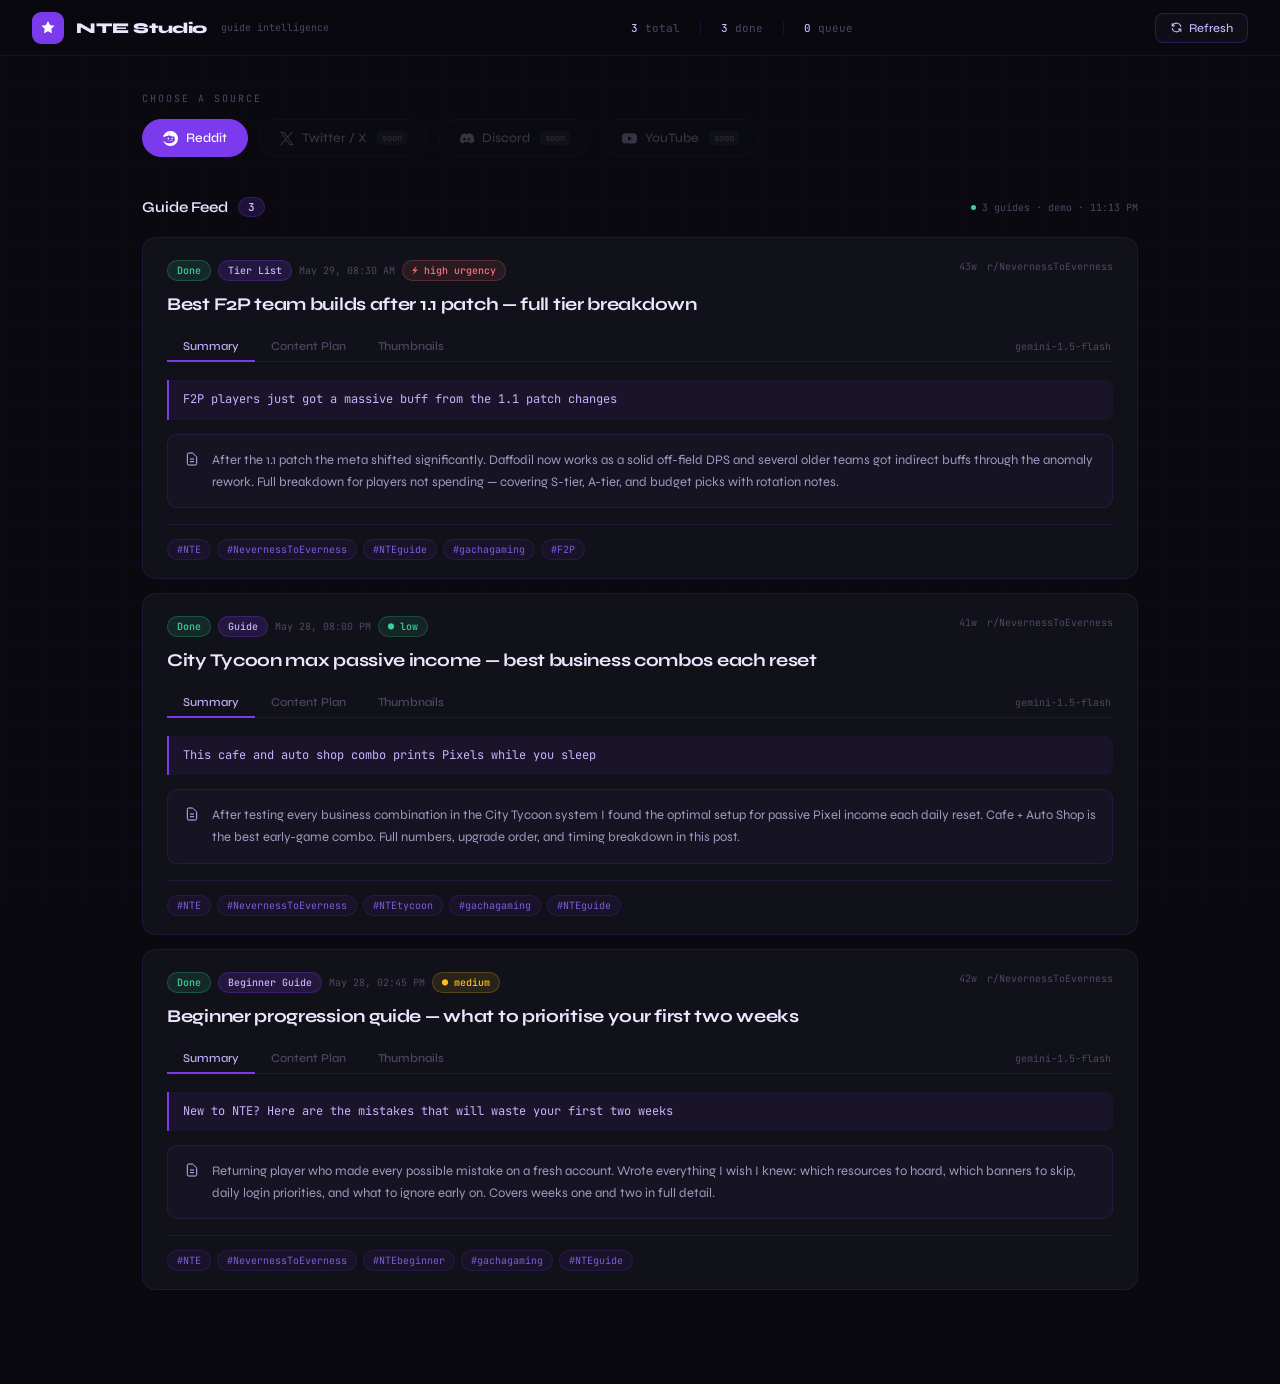
==== public/index.html @ c4343ff9 "Add public directory for Netlify" ====
<!DOCTYPE html>
<html lang="en">
<head>
  <meta charset="UTF-8" />
  <meta name="viewport" content="width=device-width, initial-scale=1.0" />
  <title>NTE Studio — Guide Intelligence</title>
  <link rel="preconnect" href="https://fonts.googleapis.com" />
  <link rel="preconnect" href="https://fonts.gstatic.com" crossorigin />
  <link href="https://fonts.googleapis.com/css2?family=Syne:wght@400;500;600;700;800&family=JetBrains+Mono:wght@400;500&display=swap" rel="stylesheet" />
  <style>
    *, *::before, *::after { box-sizing: border-box; margin: 0; padding: 0; }
    :root {
      --bg: #09090f; --bg-card: #111119; --bg-input: #0e0e17; --bg-hover: #161620;
      --purple: #7c3aed; --purple-dim: rgba(124,58,237,0.18); --purple-glow: rgba(124,58,237,0.08);
      --border: rgba(124,58,237,0.16); --border-mid: rgba(124,58,237,0.28);
      --text-primary: #eae6ff; --text-secondary: #8b84aa; --text-muted: #4d4866;
      --mono: 'JetBrains Mono', monospace; --sans: 'Syne', sans-serif;
      --green: #34d399; --yellow: #fbbf24; --red: #f87171;
    }
    html { scroll-behavior: smooth; }
    body { font-family: var(--sans); background: var(--bg); color: var(--text-primary); min-height: 100vh; overflow-x: hidden; }
    body::before {
      content: ''; position: fixed; inset: 0; pointer-events: none; z-index: 0;
      background-image: linear-gradient(rgba(124,58,237,0.03) 1px, transparent 1px), linear-gradient(90deg, rgba(124,58,237,0.03) 1px, transparent 1px);
      background-size: 40px 40px;
    }
    nav {
      position: sticky; top: 0; z-index: 100;
      display: flex; align-items: center; justify-content: space-between;
      padding: 0 32px; height: 56px;
      background: rgba(9,9,15,0.88); backdrop-filter: blur(16px);
      border-bottom: 1px solid var(--border);
    }
    .nav-left { display: flex; align-items: center; gap: 12px; }
    .logo-mark { width: 32px; height: 32px; background: var(--purple); border-radius: 9px; display: flex; align-items: center; justify-content: center; flex-shrink: 0; }
    .logo-mark svg { width: 16px; height: 16px; fill: #fff; }
    .logo-name { font-size: 15px; font-weight: 800; color: var(--text-primary); letter-spacing: -0.4px; }
    .logo-tag { font-family: var(--mono); font-size: 10px; color: var(--text-muted); margin-left: 2px; }
    .nav-stats { display: flex; align-items: center; gap: 20px; }
    .nav-stat { font-family: var(--mono); font-size: 11px; color: var(--text-muted); }
    .nav-stat b { font-weight: 500; color: #c4b5fd; }
    .nav-divider { width: 1px; height: 14px; background: var(--border); }
    .btn-refresh {
      display: flex; align-items: center; gap: 6px; padding: 7px 14px;
      border-radius: 8px; border: 1px solid var(--border-mid); background: var(--bg-input);
      color: #c4b5fd; font-family: var(--sans); font-size: 12px; font-weight: 500;
      cursor: pointer; transition: all 0.15s;
    }
    .btn-refresh:hover { background: var(--bg-hover); border-color: var(--purple); }
    .btn-refresh svg { width: 13px; height: 13px; stroke: currentColor; fill: none; }
    .btn-refresh.spinning svg { animation: spin 0.7s linear infinite; }
    @keyframes spin { to { transform: rotate(360deg); } }
    .page { position: relative; z-index: 1; max-width: 1060px; margin: 0 auto; padding: 36px 32px 80px; }
    .eyebrow { font-family: var(--mono); font-size: 10px; letter-spacing: 2px; text-transform: uppercase; color: var(--text-muted); margin-bottom: 14px; }
    .platform-row { display: flex; gap: 10px; flex-wrap: wrap; margin-bottom: 40px; }
    .platform-btn {
      display: flex; align-items: center; gap: 8px; padding: 10px 20px;
      border-radius: 999px; border: 1px solid var(--border); background: var(--bg-card);
      color: var(--text-secondary); font-family: var(--sans); font-size: 13px; font-weight: 500;
      cursor: pointer; transition: all 0.18s;
    }
    .platform-btn:hover:not([disabled]) { border-color: var(--border-mid); color: #c4b5fd; background: var(--bg-hover); }
    .platform-btn.active { background: var(--purple); border-color: var(--purple); color: #fff; }
    .platform-btn[disabled] { opacity: 0.35; cursor: not-allowed; }
    .platform-btn svg { width: 15px; height: 15px; fill: currentColor; flex-shrink: 0; }
    .soon-badge { font-family: var(--mono); font-size: 9px; background: rgba(255,255,255,0.07); color: rgba(255,255,255,0.35); padding: 1px 5px; border-radius: 4px; margin-left: 2px; }
    .feed-header { display: flex; align-items: center; justify-content: space-between; margin-bottom: 20px; }
    .feed-title { display: flex; align-items: center; gap: 10px; font-size: 15px; font-weight: 600; color: var(--text-primary); }
    .feed-count { font-family: var(--mono); font-size: 11px; background: var(--purple-dim); color: #c4b5fd; padding: 2px 9px; border-radius: 999px; border: 1px solid rgba(124,58,237,0.25); }
    .feed-right { font-family: var(--mono); font-size: 10px; color: var(--text-muted); display: flex; align-items: center; gap: 6px; }
    .live-dot { width: 5px; height: 5px; border-radius: 50%; background: var(--green); animation: blink 2s ease-in-out infinite; }
    @keyframes blink { 0%,100%{opacity:1} 50%{opacity:0.3} }
    .skeleton { background: var(--bg-card); border: 1px solid var(--border); border-radius: 14px; padding: 22px 24px; margin-bottom: 14px; }
    .skel-line { background: linear-gradient(90deg,#1a1a28 25%,#1f1f30 50%,#1a1a28 75%); background-size: 200% 100%; animation: shimmer 1.4s ease-in-out infinite; border-radius: 5px; height: 11px; margin-bottom: 10px; }
    @keyframes shimmer { 0%{background-position:200% 0} 100%{background-position:-200% 0} }
    .card { background: var(--bg-card); border: 1px solid var(--border); border-radius: 14px; padding: 22px 24px 18px; margin-bottom: 14px; animation: fadeUp 0.38s ease both; transition: border-color 0.2s; }
    .card:hover { border-color: var(--border-mid); }
    @keyframes fadeUp { from{opacity:0;transform:translateY(12px)} to{opacity:1;transform:translateY(0)} }
    .card-top { display: flex; align-items: flex-start; justify-content: space-between; gap: 12px; margin-bottom: 12px; }
    .card-badges { display: flex; align-items: center; gap: 7px; flex-wrap: wrap; }
    .badge { font-family: var(--mono); font-size: 10px; font-weight: 500; padding: 3px 9px; border-radius: 999px; white-space: nowrap; }
    .b-done   { background: rgba(52,211,153,0.12); color: var(--green);  border: 1px solid rgba(52,211,153,0.25); }
    .b-type   { background: var(--purple-dim); color: #c4b5fd; border: 1px solid rgba(124,58,237,0.28); }
    .b-date   { color: var(--text-muted); font-size: 10px; font-family: var(--mono); }
    .b-urg-h  { background: rgba(248,113,113,0.1); color: var(--red);    border: 1px solid rgba(248,113,113,0.22); animation: urgp 2s ease-in-out infinite; }
    .b-urg-m  { background: rgba(251,191,36,0.1);  color: var(--yellow); border: 1px solid rgba(251,191,36,0.22); }
    .b-urg-l  { background: rgba(52,211,153,0.1);  color: var(--green);  border: 1px solid rgba(52,211,153,0.22); }
    @keyframes urgp { 0%,100%{opacity:1} 50%{opacity:0.5} }
    .card-meta { font-family: var(--mono); font-size: 10px; color: var(--text-muted); text-align: right; white-space: nowrap; display: flex; align-items: center; gap: 10px; }
    .card-title { font-size: 18px; font-weight: 700; color: var(--text-primary); line-height: 1.3; margin-bottom: 16px; letter-spacing: -0.3px; }
    .card-title a { color: inherit; text-decoration: none; transition: color 0.15s; }
    .card-title a:hover { color: #c4b5fd; }
    .card-tabs { display: flex; border-bottom: 1px solid var(--border); margin-bottom: 18px; }
    .tab-btn { font-family: var(--sans); font-size: 12px; font-weight: 500; color: var(--text-muted); padding: 7px 16px; background: none; border: none; border-bottom: 2px solid transparent; margin-bottom: -1px; cursor: pointer; transition: all 0.15s; }
    .tab-btn:hover { color: #c4b5fd; }
    .tab-btn.active { color: #c4b5fd; border-bottom-color: var(--purple); }
    .tab-model { margin-left: auto; font-family: var(--mono); font-size: 10px; color: var(--text-muted); align-self: center; padding-right: 2px; }
    .pane { display: none; }
    .pane.active { display: block; }
    .hook-line { font-family: var(--mono); font-size: 12px; color: #c4b5fd; background: rgba(124,58,237,0.08); border-left: 2px solid var(--purple); padding: 10px 14px; border-radius: 0 8px 8px 0; margin-bottom: 14px; line-height: 1.6; }
    .summary-box { display: flex; gap: 12px; align-items: flex-start; background: rgba(124,58,237,0.05); border: 1px solid var(--border); border-radius: 10px; padding: 14px 16px; }
    .summary-box svg { width: 16px; height: 16px; stroke: #c4b5fd; fill: none; flex-shrink: 0; margin-top: 2px; }
    .summary-box p { font-size: 13px; color: #a09abf; line-height: 1.7; }
    .plan-block { margin-bottom: 18px; }
    .plan-block:last-child { margin-bottom: 0; }
    .plan-label { font-family: var(--mono); font-size: 10px; letter-spacing: 1.2px; text-transform: uppercase; color: var(--text-muted); margin-bottom: 9px; display: flex; align-items: center; gap: 6px; }
    .plan-label svg { width: 12px; height: 12px; stroke: var(--purple); fill: none; }
    .yt-title { font-family: var(--mono); font-size: 11px; color: #c4b5fd; background: rgba(124,58,237,0.08); border-radius: 7px; padding: 7px 11px; margin-bottom: 9px; line-height: 1.5; }
    .step-list { list-style: none; }
    .step-list li { display: flex; gap: 11px; align-items: flex-start; font-size: 12px; color: #a09abf; padding: 6px 0; border-bottom: 1px solid rgba(124,58,237,0.07); line-height: 1.5; }
    .step-list li:last-child { border-bottom: none; }
    .step-n { font-family: var(--mono); font-size: 10px; color: var(--purple); font-weight: 500; min-width: 14px; margin-top: 1px; }
    .urg-note { font-family: var(--mono); font-size: 10px; color: var(--text-muted); margin-top: 12px; padding-top: 12px; border-top: 1px solid var(--border); line-height: 1.6; }
    .thumb-grid { display: grid; grid-template-columns: repeat(3, 1fr); gap: 12px; }
    .thumb-card { background: var(--bg-input); border: 1px solid var(--border); border-radius: 10px; aspect-ratio: 16/9; display: flex; align-items: center; justify-content: center; padding: 12px; position: relative; overflow: hidden; transition: border-color 0.15s; cursor: default; }
    .thumb-card::before { content: ''; position: absolute; inset: 0; background: radial-gradient(ellipse at 50% 110%, rgba(124,58,237,0.1) 0%, transparent 65%); }
    .thumb-card:hover { border-color: var(--border-mid); }
    .thumb-card p { position: relative; font-size: 11px; font-weight: 700; color: var(--text-primary); text-align: center; text-transform: uppercase; letter-spacing: 0.5px; line-height: 1.4; }
    .hashtag-row { display: flex; flex-wrap: wrap; gap: 6px; margin-top: 16px; padding-top: 14px; border-top: 1px solid var(--border); }
    .hashtag { font-family: var(--mono); font-size: 10px; color: #7c5cdb; background: rgba(124,58,237,0.08); padding: 3px 9px; border-radius: 999px; border: 1px solid rgba(124,58,237,0.15); cursor: pointer; transition: all 0.15s; }
    .hashtag:hover { background: rgba(124,58,237,0.18); color: #c4b5fd; }
    .empty { text-align: center; padding: 80px 20px; color: var(--text-muted); }
    .empty svg { width: 36px; height: 36px; stroke: var(--text-muted); fill: none; margin: 0 auto 14px; display: block; }
    .empty p { font-size: 13px; line-height: 1.7; }
    .empty b { color: var(--text-secondary); font-weight: 500; }
    .toast { position: fixed; bottom: 28px; left: 50%; transform: translateX(-50%) translateY(20px); background: #1e1e2e; border: 1px solid var(--border-mid); border-radius: 10px; padding: 11px 20px; font-size: 13px; color: var(--text-primary); display: flex; align-items: center; gap: 8px; opacity: 0; pointer-events: none; transition: all 0.25s; z-index: 200; white-space: nowrap; }
    .toast.show { opacity: 1; transform: translateX(-50%) translateY(0); }
    .toast svg { width: 14px; height: 14px; stroke: var(--green); fill: none; }
    ::-webkit-scrollbar { width: 6px; }
    ::-webkit-scrollbar-track { background: transparent; }
    ::-webkit-scrollbar-thumb { background: rgba(124,58,237,0.3); border-radius: 3px; }
  </style>
</head>
<body>

<nav>
  <div class="nav-left">
    <div class="logo-mark">
      <svg viewBox="0 0 16 16"><path d="M8 1l2 4 4.5.7-3.25 3.17.77 4.47L8 11.25l-4.02 2.09.77-4.47L1.5 5.7 6 5z"/></svg>
    </div>
    <span class="logo-name">NTE Studio</span>
    <span class="logo-tag">guide intelligence</span>
  </div>
  <div class="nav-stats">
    <div class="nav-stat"><b id="s-total">0</b> total</div>
    <div class="nav-divider"></div>
    <div class="nav-stat"><b id="s-done">0</b> done</div>
    <div class="nav-divider"></div>
    <div class="nav-stat"><b id="s-queue">0</b> queue</div>
  </div>
  <button class="btn-refresh" id="btn-refresh" onclick="refresh()">
    <svg viewBox="0 0 24 24" stroke-width="2"><path d="M4 4v5h.582m15.356 2A8.001 8.001 0 004.582 9m0 0H9m11 11v-5h-.581m0 0a8.003 8.003 0 01-15.357-2m15.357 2H15"/></svg>
    Refresh
  </button>
</nav>

<div class="page">
  <div class="eyebrow">Choose a source</div>
  <div class="platform-row">
    <button class="platform-btn active" data-platform="reddit" onclick="pickPlatform(this)">
      <svg viewBox="0 0 20 20"><path d="M10 0C4.478 0 0 4.478 0 10s4.478 10 10 10 10-4.478 10-10S15.522 0 10 0zm5.926 10.26c.04.19.06.387.06.585 0 2.996-3.589 5.427-8.012 5.427-4.42 0-8.009-2.43-8.009-5.427 0-.197.02-.394.059-.584a1.54 1.54 0 01-.626-1.254 1.545 1.545 0 012.721-1.001c1.332-.937 3.172-1.537 5.206-1.598l.99-4.6.058.013 3.18.68a1.069 1.069 0 102.013.495 1.07 1.07 0 00-1.07-1.069 1.07 1.07 0 00-.997.692l-2.836-.607-.888 4.112c2.02.07 3.847.67 5.172 1.603a1.545 1.545 0 012.718 1.003c0 .497-.235.938-.599 1.223l.06.507zM7.077 11.12a1.07 1.07 0 100-2.138 1.07 1.07 0 000 2.138zm5.539.74c-.68.681-2.023.734-2.412.734-.389 0-1.734-.053-2.413-.734a.267.267 0 00-.378.378c.87.87 2.395.945 2.791.945.396 0 1.922-.075 2.791-.945a.267.267 0 00-.379-.378zm-.462-2.877a1.07 1.07 0 100 2.139 1.07 1.07 0 000-2.139z"/></svg>
      Reddit
    </button>
    <button class="platform-btn" disabled>
      <svg viewBox="0 0 20 20"><path d="M11.997 8.56L18.52 1h-1.554l-5.672 6.29L6.75 1H1.5l6.845 9.52L1.5 18.5h1.554l5.984-6.637L14.25 18.5H19.5l-7.503-9.94zm-2.118 2.35l-.694-.947-5.517-7.52h2.376l4.455 6.074.693.947 5.788 7.892h-2.376l-4.725-6.446z"/></svg>
      Twitter / X <span class="soon-badge">soon</span>
    </button>
    <button class="platform-btn" disabled>
      <svg viewBox="0 0 20 20"><path d="M16.93 4.28A16.18 16.18 0 0013.13 3a.06.06 0 00-.07.03c-.17.3-.35.68-.48.98a14.93 14.93 0 00-4.16 0 9.52 9.52 0 00-.49-.98.06.06 0 00-.06-.03 16.13 16.13 0 00-3.8 1.28.06.06 0 00-.03.02C1.6 7.68 1.08 11 1.34 14.28a.07.07 0 00.03.05 16.28 16.28 0 004.72 2.3.07.07 0 00.07-.02c.36-.48.68-.98.96-1.51a.06.06 0 00-.04-.09 10.72 10.72 0 01-1.48-.68.06.06 0 010-.1c.1-.07.2-.14.3-.22a.06.06 0 01.06 0c3.1 1.37 6.46 1.37 9.52 0a.06.06 0 01.06.01c.1.07.2.15.3.21a.06.06 0 010 .1 9.72 9.72 0 01-1.49.68.06.06 0 00-.03.09c.28.53.6 1.03.95 1.51a.06.06 0 00.07.02 16.22 16.22 0 004.73-2.3.07.07 0 00.03-.05c.3-3.73-.5-6.98-2.1-9.98a.05.05 0 00-.03-.02zM7.17 12.38c-.9 0-1.63-.8-1.63-1.77 0-.98.72-1.77 1.63-1.77.92 0 1.64.8 1.63 1.77 0 .98-.72 1.77-1.63 1.77zm6.02 0c-.9 0-1.63-.8-1.63-1.77 0-.98.72-1.77 1.63-1.77.92 0 1.64.8 1.63 1.77 0 .98-.71 1.77-1.63 1.77z"/></svg>
      Discord <span class="soon-badge">soon</span>
    </button>
    <button class="platform-btn" disabled>
      <svg viewBox="0 0 20 20"><path d="M19.58 5.26a2.49 2.49 0 00-1.75-1.75C16.25 3.1 10 3.1 10 3.1s-6.25 0-7.83.41A2.49 2.49 0 00.42 5.26 26.08 26.08 0 000 10a26.08 26.08 0 00.42 4.74 2.49 2.49 0 001.75 1.75C3.75 16.9 10 16.9 10 16.9s6.25 0 7.83-.41a2.49 2.49 0 001.75-1.75A26.08 26.08 0 0020 10a26.08 26.08 0 00-.42-4.74zM8 13V7l5.2 3L8 13z"/></svg>
      YouTube <span class="soon-badge">soon</span>
    </button>
  </div>

  <div class="feed-header">
    <div class="feed-title">
      Guide Feed
      <span class="feed-count" id="feed-count">0</span>
    </div>
    <div class="feed-right">
      <span class="live-dot"></span>
      <span id="feed-meta">loading...</span>
    </div>
  </div>

  <div id="feed"></div>
</div>

<div class="toast" id="toast">
  <svg viewBox="0 0 24 24" stroke-width="2"><path d="M5 13l4 4L19 7"/></svg>
  <span id="toast-msg">Copied!</span>
</div>

<script>
const MOCK = [
  { post: { title: "Best F2P team builds after 1.1 patch — full tier breakdown", link: "#", summary: "After the 1.1 patch the meta shifted significantly. Daffodil now works as a solid off-field DPS and several older teams got indirect buffs through the anomaly rework. Full breakdown for players not spending — covering S-tier, A-tier, and budget picks with rotation notes.", published: "2026-05-29T08:30:00Z", source_name: "r/NevernessToEverness" }, plan: { hook: "F2P players just got a massive buff from the 1.1 patch changes", content_type: "Tier List", short_form: { platform: "TikTok / YouTube Shorts", duration: "45s", script_outline: ["Hook — 'the F2P meta just changed'", "Flash the S-tier free teams on screen", "Quick rotation demo for the best team", "CTA — comment your current team below"] }, long_form: { title: "Best F2P Teams After NTE 1.1 — Every Budget Build Ranked", duration: "10-14 mins", sections: ["Intro — what changed in 1.1 for free players", "S-tier free teams full breakdown", "Team rotations and skill priority order", "Mistakes new players make with these teams", "Outro + subscribe for weekly NTE guides"] }, thumbnail_texts: ["F2P TEAMS ARE BROKEN NOW 🔥", "1.1 PATCH CHANGED THE META", "FREE TIER LIST 2026"], hashtags: ["#NTE", "#NevernessToEverness", "#NTEguide", "#gachagaming", "#F2P"], urgency: "high", urgency_reason: "Patch just dropped — publish now to capture peak search traffic before bigger channels do." }, generated_at: "2026-05-29T09:00:00Z" },
  { post: { title: "City Tycoon max passive income — best business combos each reset", link: "#", summary: "After testing every business combination in the City Tycoon system I found the optimal setup for passive Pixel income each daily reset. Cafe + Auto Shop is the best early-game combo. Full numbers, upgrade order, and timing breakdown in this post.", published: "2026-05-28T20:00:00Z", source_name: "r/NevernessToEverness" }, plan: { hook: "This cafe and auto shop combo prints Pixels while you sleep", content_type: "Guide", short_form: { platform: "TikTok / YouTube Shorts", duration: "40s", script_outline: ["Hook — 'make Pixels doing nothing'", "Show the business combo setup on screen", "Flash the daily income numbers", "CTA — like for more tycoon tips"] }, long_form: { title: "NTE City Tycoon Max Passive Income — Best Business Setup 2026", duration: "9-12 mins", sections: ["Intro — why passive income matters early game", "Best business combos ranked with exact numbers", "Step-by-step upgrade order walkthrough", "Daily reset routine for max Pixels", "Outro + CTA"] }, thumbnail_texts: ["MAX PIXEL INCOME GUIDE 💰", "PASSIVE MONEY IN NTE", "TYCOON TRICK NO ONE TALKS ABOUT"], hashtags: ["#NTE", "#NevernessToEverness", "#NTEtycoon", "#gachagaming", "#NTEguide"], urgency: "low", urgency_reason: "Evergreen content — works any time, no rush to publish." }, generated_at: "2026-05-29T09:01:00Z" },
  { post: { title: "Beginner progression guide — what to prioritise your first two weeks", link: "#", summary: "Returning player who made every possible mistake on a fresh account. Wrote everything I wish I knew: which resources to hoard, which banners to skip, daily login priorities, and what to ignore early on. Covers weeks one and two in full detail.", published: "2026-05-28T14:45:00Z", source_name: "r/NevernessToEverness" }, plan: { hook: "New to NTE? Here are the mistakes that will waste your first two weeks", content_type: "Beginner Guide", short_form: { platform: "TikTok / YouTube Shorts", duration: "50s", script_outline: ["Hook — 'don't make these week 1 mistakes'", "List the 3 biggest early progression errors", "Show the correct priority order quickly", "CTA — save this before you start playing"] }, long_form: { title: "NTE Beginner Guide 2026 — What To Do In Your First 2 Weeks", duration: "12-15 mins", sections: ["Intro — why early decisions matter a lot in NTE", "Days 1-3: what to focus on immediately", "Week 1: resource management and daily habits", "Week 2: first banner decisions and team building", "Outro + what to watch next on the channel"] }, thumbnail_texts: ["BEGINNER GUIDE 2026 🎮", "DON'T MAKE THESE MISTAKES", "WEEK 1 NTE PROGRESSION GUIDE"], hashtags: ["#NTE", "#NevernessToEverness", "#NTEbeginner", "#gachagaming", "#NTEguide"], urgency: "medium", urgency_reason: "Evergreen but high search volume — good to publish any time, sooner is better." }, generated_at: "2026-05-29T09:02:00Z" }
];

let loading = false;
let currentPlatform = 'reddit';

function pickPlatform(btn) {
  document.querySelectorAll('.platform-btn:not([disabled])').forEach(b => b.classList.remove('active'));
  btn.classList.add('active');
  currentPlatform = btn.dataset.platform;
  loadFeed();
}

function refresh() { if (!loading) loadFeed(); }

async function loadFeed() {
  if (loading) return;
  loading = true;
  const btn = document.getElementById('btn-refresh');
  btn.classList.add('spinning');
  document.getElementById('feed-meta').textContent = 'fetching guides...';
  document.getElementById('feed-count').textContent = '—';

  document.getElementById('feed').innerHTML = [1,2,3].map(() => `
    <div class="skeleton">
      <div style="display:flex;gap:8px;margin-bottom:14px">
        <div class="skel-line" style="width:52px"></div>
        <div class="skel-line" style="width:90px"></div>
        <div class="skel-line" style="width:110px"></div>
      </div>
      <div class="skel-line" style="width:72%;height:15px;margin-bottom:18px"></div>
      <div class="skel-line"></div>
      <div class="skel-line" style="width:92%"></div>
      <div class="skel-line" style="width:68%"></div>
    </div>`).join('');

  await new Promise(r => setTimeout(r, 800));

  let data = [], live = false;
  try {
    const res = await fetch(`/api/content?limit=6&platform=${currentPlatform}`);
    if (res.ok) { const j = await res.json(); if (j.success && j.data?.length) { data = j.data; live = true; } }
  } catch(e) {}
  if (!data.length) data = MOCK;

  document.getElementById('s-total').textContent = data.length;
  document.getElementById('s-done').textContent  = data.length;
  document.getElementById('s-queue').textContent = 0;
  document.getElementById('feed-count').textContent = data.length;
  document.getElementById('feed-meta').textContent =
    `${data.length} guides · ${live ? 'live' : 'demo'} · ${new Date().toLocaleTimeString([],{hour:'2-digit',minute:'2-digit'})}`;

  if (!data.length) {
    document.getElementById('feed').innerHTML = `<div class="empty"><svg viewBox="0 0 24 24" stroke-width="1.5"><path d="M9.172 16.172a4 4 0 015.656 0M9 10h.01M15 10h.01M21 12a9 9 0 11-18 0 9 9 0 0118 0z"/></svg><p>No guide posts found right now.<br><b>Try refreshing in a few minutes.</b></p></div>`;
  } else {
    document.getElementById('feed').innerHTML = data.map((item, i) => card(item, i)).join('');
  }

  btn.classList.remove('spinning');
  loading = false;
}

function card(item, i) {
  const { post, plan } = item;
  const id = `c${i}`;
  const ub = plan.urgency === 'high' ? `<span class="badge b-urg-h">⚡ high urgency</span>`
           : plan.urgency === 'medium' ? `<span class="badge b-urg-m">● medium</span>`
           : `<span class="badge b-urg-l">● low</span>`;
  const ds = post.published ? new Date(post.published).toLocaleDateString('en-US',{month:'short',day:'numeric',hour:'2-digit',minute:'2-digit'}) : '';
  const wc = post.summary ? Math.round(post.summary.split(' ').length)+'w' : '';
  const ss = (plan.short_form?.script_outline||[]).map((s,n)=>`<li><span class="step-n">${n+1}</span>${s}</li>`).join('');
  const ls = (plan.long_form?.sections||[]).map((s,n)=>`<li><span class="step-n">${n+1}</span>${s}</li>`).join('');
  const th = (plan.thumbnail_texts||[]).map(t=>`<div class="thumb-card"><p>${t}</p></div>`).join('');
  const tg = (plan.hashtags||[]).map(h=>`<span class="hashtag" onclick="copyTag('${h}')">${h}</span>`).join('');
  return `
<div class="card" style="animation-delay:${i*90}ms" id="${id}">
  <div class="card-top">
    <div class="card-badges">
      <span class="badge b-done">Done</span>
      <span class="badge b-type">${plan.content_type||'Guide'}</span>
      <span class="b-date">${ds}</span>
      ${ub}
    </div>
    <div class="card-meta">${wc?`<span>${wc}</span>`:''}<span>${post.source_name||'Reddit'}</span></div>
  </div>
  <div class="card-title"><a href="${post.link}" target="_blank" rel="noopener">${post.title}</a></div>
  <div class="card-tabs">
    <button class="tab-btn active" onclick="tab('${id}','s',this)">Summary</button>
    <button class="tab-btn" onclick="tab('${id}','p',this)">Content Plan</button>
    <button class="tab-btn" onclick="tab('${id}','t',this)">Thumbnails</button>
    <span class="tab-model">gemini-1.5-flash</span>
  </div>
  <div class="pane active" id="${id}-s">
    ${plan.hook?`<div class="hook-line">${plan.hook}</div>`:''}
    <div class="summary-box">
      <svg viewBox="0 0 24 24" stroke-width="1.5"><path d="M9 12h6m-6 4h6m2 5H7a2 2 0 01-2-2V5a2 2 0 012-2h5.586a1 1 0 01.707.293l5.414 5.414a1 1 0 01.293.707V19a2 2 0 01-2 2z"/></svg>
      <p>${post.summary||'No summary available.'}</p>
    </div>
  </div>
  <div class="pane" id="${id}-p">
    <div class="plan-block">
      <div class="plan-label"><svg viewBox="0 0 24 24" stroke-width="2"><rect x="5" y="2" width="14" height="20" rx="2"/><path d="M9 7h6M9 11h6M9 15h4"/></svg>Short-form — ${plan.short_form?.platform||'TikTok / Shorts'} · ${plan.short_form?.duration||''}</div>
      <ul class="step-list">${ss}</ul>
    </div>
    <div class="plan-block">
      <div class="plan-label"><svg viewBox="0 0 24 24" stroke-width="2"><path d="M14.752 11.168l-3.197-2.132A1 1 0 0010 9.87v4.263a1 1 0 001.555.832l3.197-2.132a1 1 0 000-1.664z"/><path d="M21 12a9 9 0 11-18 0 9 9 0 0118 0z"/></svg>Long-form — YouTube · ${plan.long_form?.duration||''}</div>
      ${plan.long_form?.title?`<div class="yt-title">${plan.long_form.title}</div>`:''}
      <ul class="step-list">${ls}</ul>
    </div>
    ${plan.urgency_reason?`<div class="urg-note">⏱ ${plan.urgency_reason}</div>`:''}
  </div>
  <div class="pane" id="${id}-t">
    <div class="thumb-grid">${th}</div>
  </div>
  <div class="hashtag-row">${tg}</div>
</div>`;
}

function tab(id, pane, btn) {
  document.querySelectorAll(`#${id} .tab-btn`).forEach(b=>b.classList.remove('active'));
  document.querySelectorAll(`#${id} .pane`).forEach(p=>p.classList.remove('active'));
  btn.classList.add('active');
  document.getElementById(`${id}-${pane}`).classList.add('active');
}

let toastT;
function copyTag(tag) {
  navigator.clipboard.writeText(tag).catch(()=>{});
  const t = document.getElementById('toast');
  document.getElementById('toast-msg').textContent = `Copied ${tag}`;
  t.classList.add('show');
  clearTimeout(toastT);
  toastT = setTimeout(()=>t.classList.remove('show'), 2200);
}

loadFeed();
</script>
</body>
</html>
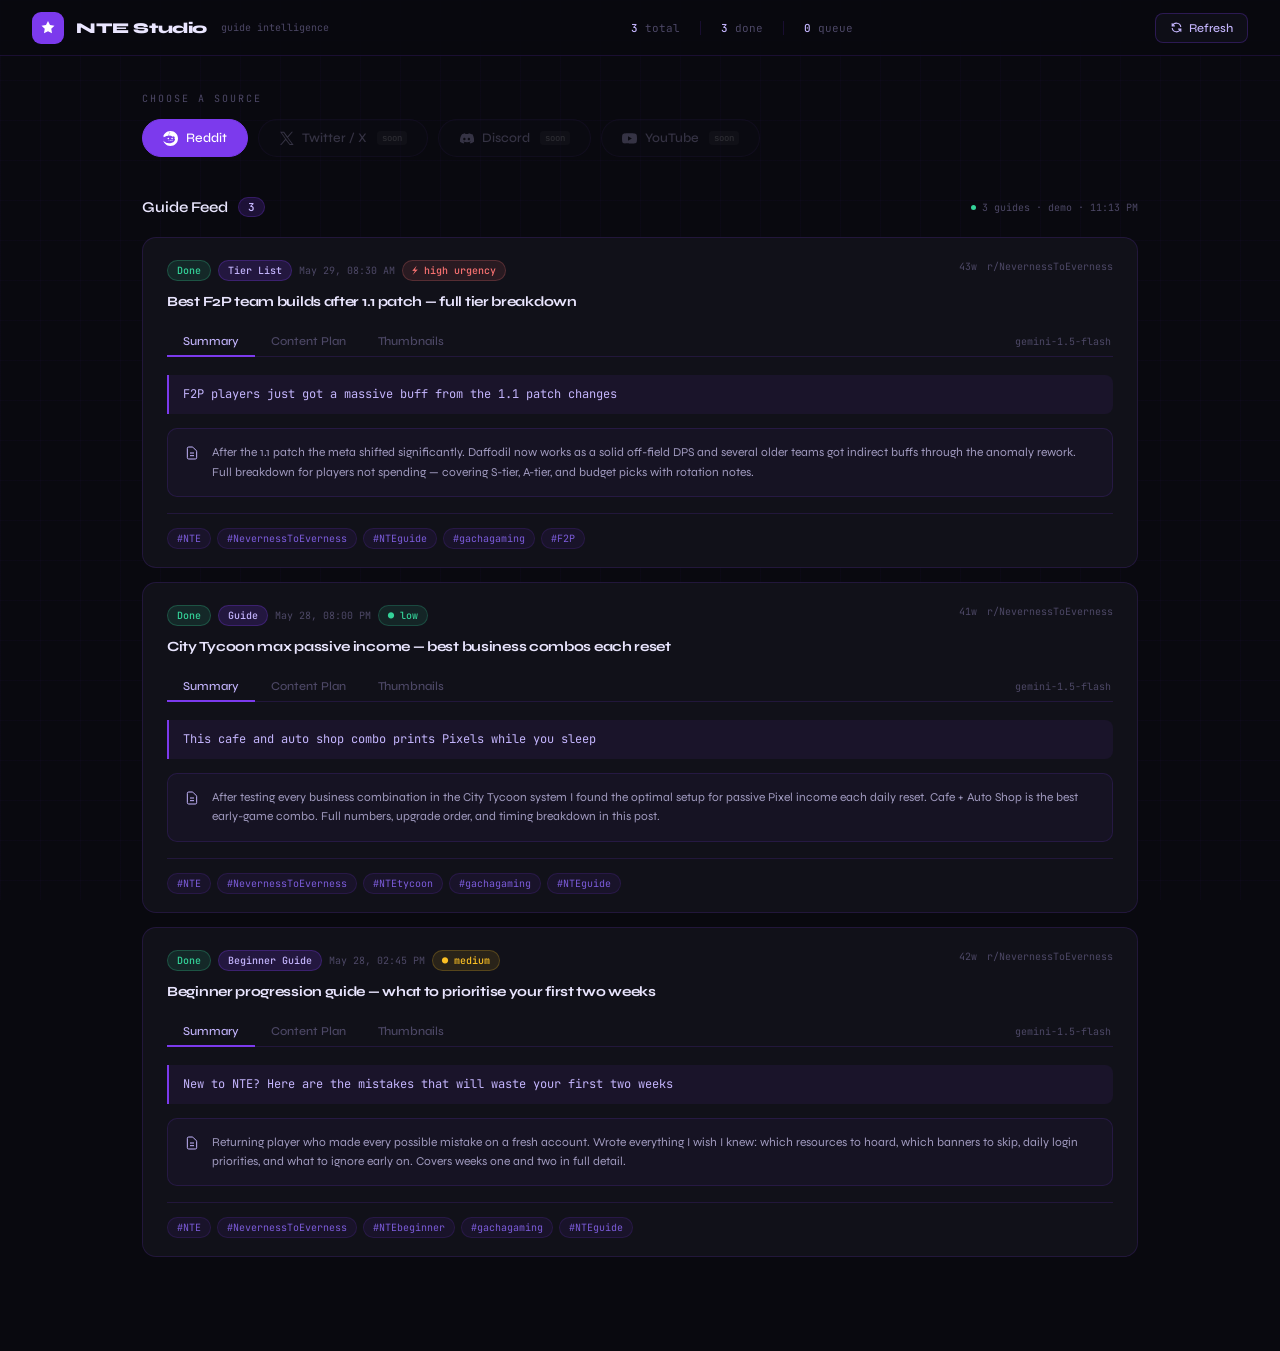
==== commit aa8a0cec: "goon" ====
--- a/public/index.html
+++ b/public/index.html
@@ -87,7 +87,7 @@
     .b-urg-l  { background: rgba(52,211,153,0.1);  color: var(--green);  border: 1px solid rgba(52,211,153,0.22); }
     @keyframes urgp { 0%,100%{opacity:1} 50%{opacity:0.5} }
     .card-meta { font-family: var(--mono); font-size: 10px; color: var(--text-muted); text-align: right; white-space: nowrap; display: flex; align-items: center; gap: 10px; }
-    .card-title { font-size: 18px; font-weight: 700; color: var(--text-primary); line-height: 1.3; margin-bottom: 16px; letter-spacing: -0.3px; }
+    .card-title { font-size: 14px; font-weight: 700; color: var(--text-primary); line-height: 1.3; margin-bottom: 16px; letter-spacing: -0.3px; }
     .card-title a { color: inherit; text-decoration: none; transition: color 0.15s; }
     .card-title a:hover { color: #c4b5fd; }
     .card-tabs { display: flex; border-bottom: 1px solid var(--border); margin-bottom: 18px; }
@@ -100,7 +100,7 @@
     .hook-line { font-family: var(--mono); font-size: 12px; color: #c4b5fd; background: rgba(124,58,237,0.08); border-left: 2px solid var(--purple); padding: 10px 14px; border-radius: 0 8px 8px 0; margin-bottom: 14px; line-height: 1.6; }
     .summary-box { display: flex; gap: 12px; align-items: flex-start; background: rgba(124,58,237,0.05); border: 1px solid var(--border); border-radius: 10px; padding: 14px 16px; }
     .summary-box svg { width: 16px; height: 16px; stroke: #c4b5fd; fill: none; flex-shrink: 0; margin-top: 2px; }
-    .summary-box p { font-size: 13px; color: #a09abf; line-height: 1.7; }
+    .summary-box p { font-size: 12px; color: #a09abf; line-height: 1.6; max-height: 80px; overflow: hidden; display: -webkit-box; -webkit-line-clamp: 4; -webkit-box-orient: vertical; }
     .plan-block { margin-bottom: 18px; }
     .plan-block:last-child { margin-bottom: 0; }
     .plan-label { font-family: var(--mono); font-size: 10px; letter-spacing: 1.2px; text-transform: uppercase; color: var(--text-muted); margin-bottom: 9px; display: flex; align-items: center; gap: 6px; }
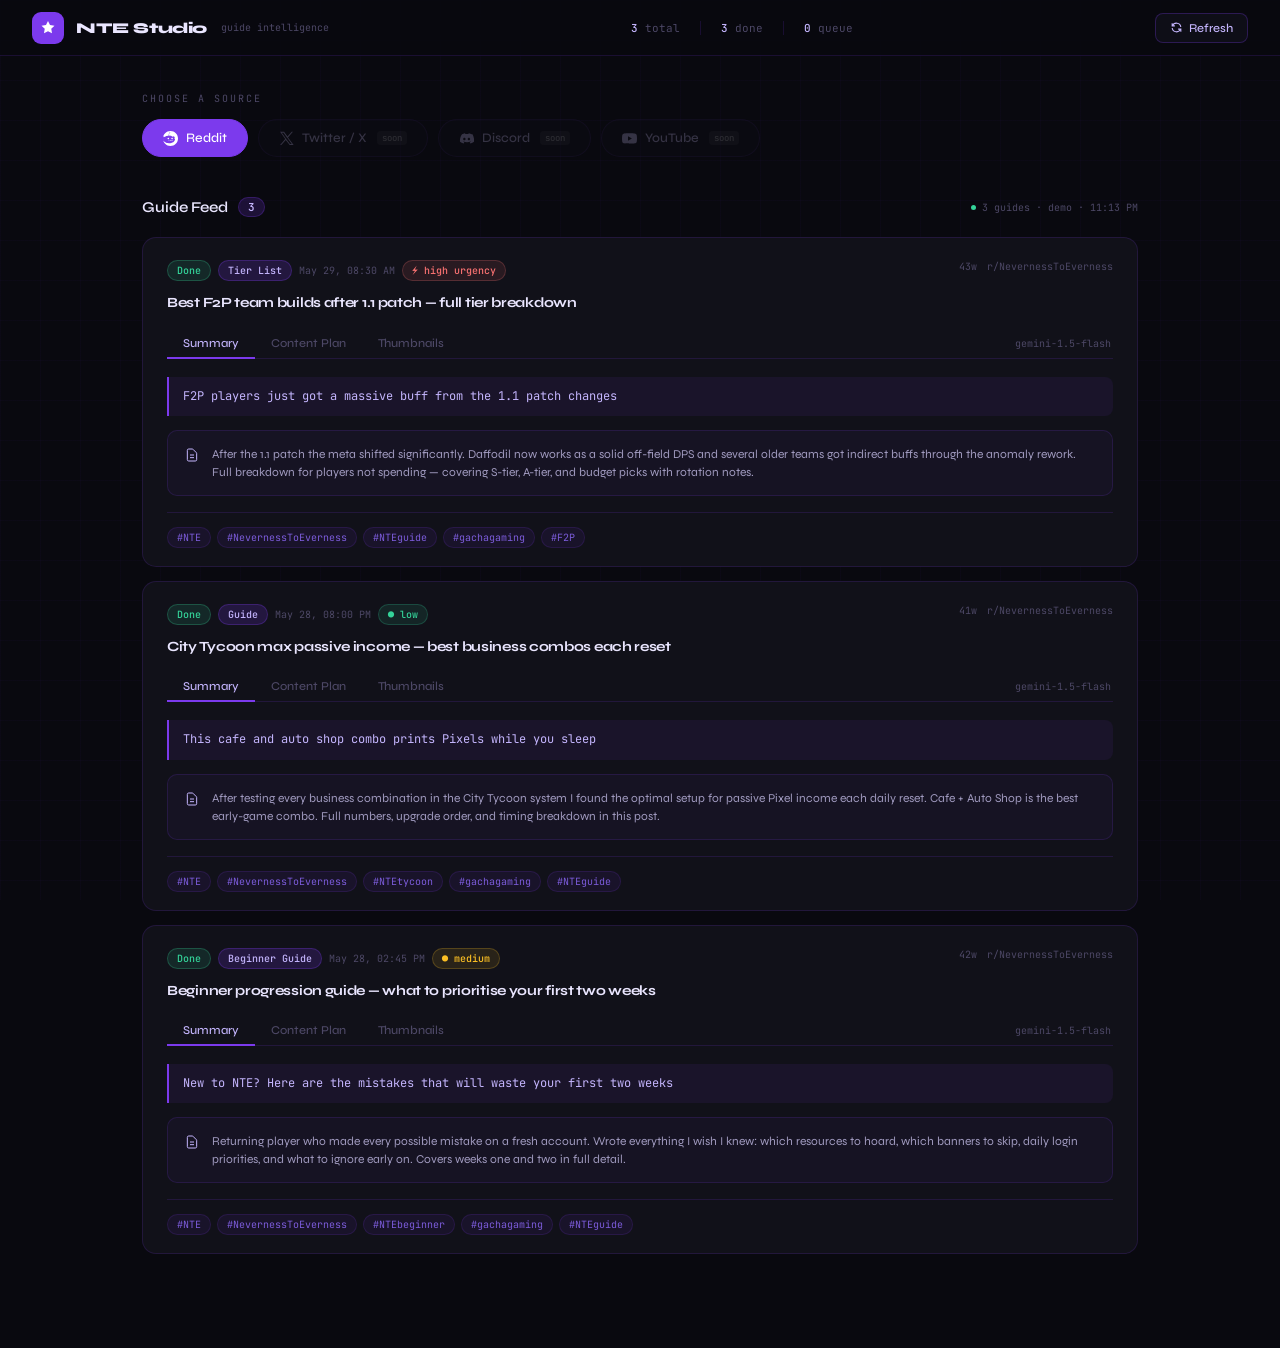
==== commit dec3245f: "goon" ====
--- a/public/index.html
+++ b/public/index.html
@@ -87,7 +87,7 @@
     .b-urg-l  { background: rgba(52,211,153,0.1);  color: var(--green);  border: 1px solid rgba(52,211,153,0.22); }
     @keyframes urgp { 0%,100%{opacity:1} 50%{opacity:0.5} }
     .card-meta { font-family: var(--mono); font-size: 10px; color: var(--text-muted); text-align: right; white-space: nowrap; display: flex; align-items: center; gap: 10px; }
-    .card-title { font-size: 14px; font-weight: 700; color: var(--text-primary); line-height: 1.3; margin-bottom: 16px; letter-spacing: -0.3px; }
+    .card-title { font-size: 14px; font-weight: 700; color: var(--text-primary); line-height: 1.4; margin-bottom: 16px; letter-spacing: -0.3px; display: -webkit-box; -webkit-line-clamp: 2; -webkit-box-orient: vertical; overflow: hidden; }
     .card-title a { color: inherit; text-decoration: none; transition: color 0.15s; }
     .card-title a:hover { color: #c4b5fd; }
     .card-tabs { display: flex; border-bottom: 1px solid var(--border); margin-bottom: 18px; }
@@ -100,7 +100,7 @@
     .hook-line { font-family: var(--mono); font-size: 12px; color: #c4b5fd; background: rgba(124,58,237,0.08); border-left: 2px solid var(--purple); padding: 10px 14px; border-radius: 0 8px 8px 0; margin-bottom: 14px; line-height: 1.6; }
     .summary-box { display: flex; gap: 12px; align-items: flex-start; background: rgba(124,58,237,0.05); border: 1px solid var(--border); border-radius: 10px; padding: 14px 16px; }
     .summary-box svg { width: 16px; height: 16px; stroke: #c4b5fd; fill: none; flex-shrink: 0; margin-top: 2px; }
-    .summary-box p { font-size: 12px; color: #a09abf; line-height: 1.6; max-height: 80px; overflow: hidden; display: -webkit-box; -webkit-line-clamp: 4; -webkit-box-orient: vertical; }
+    .summary-box p { font-size: 12px; color: #a09abf; line-height: 1.5; display: -webkit-box; -webkit-line-clamp: 3; -webkit-box-orient: vertical; overflow: hidden; }
     .plan-block { margin-bottom: 18px; }
     .plan-block:last-child { margin-bottom: 0; }
     .plan-label { font-family: var(--mono); font-size: 10px; letter-spacing: 1.2px; text-transform: uppercase; color: var(--text-muted); margin-bottom: 9px; display: flex; align-items: center; gap: 6px; }
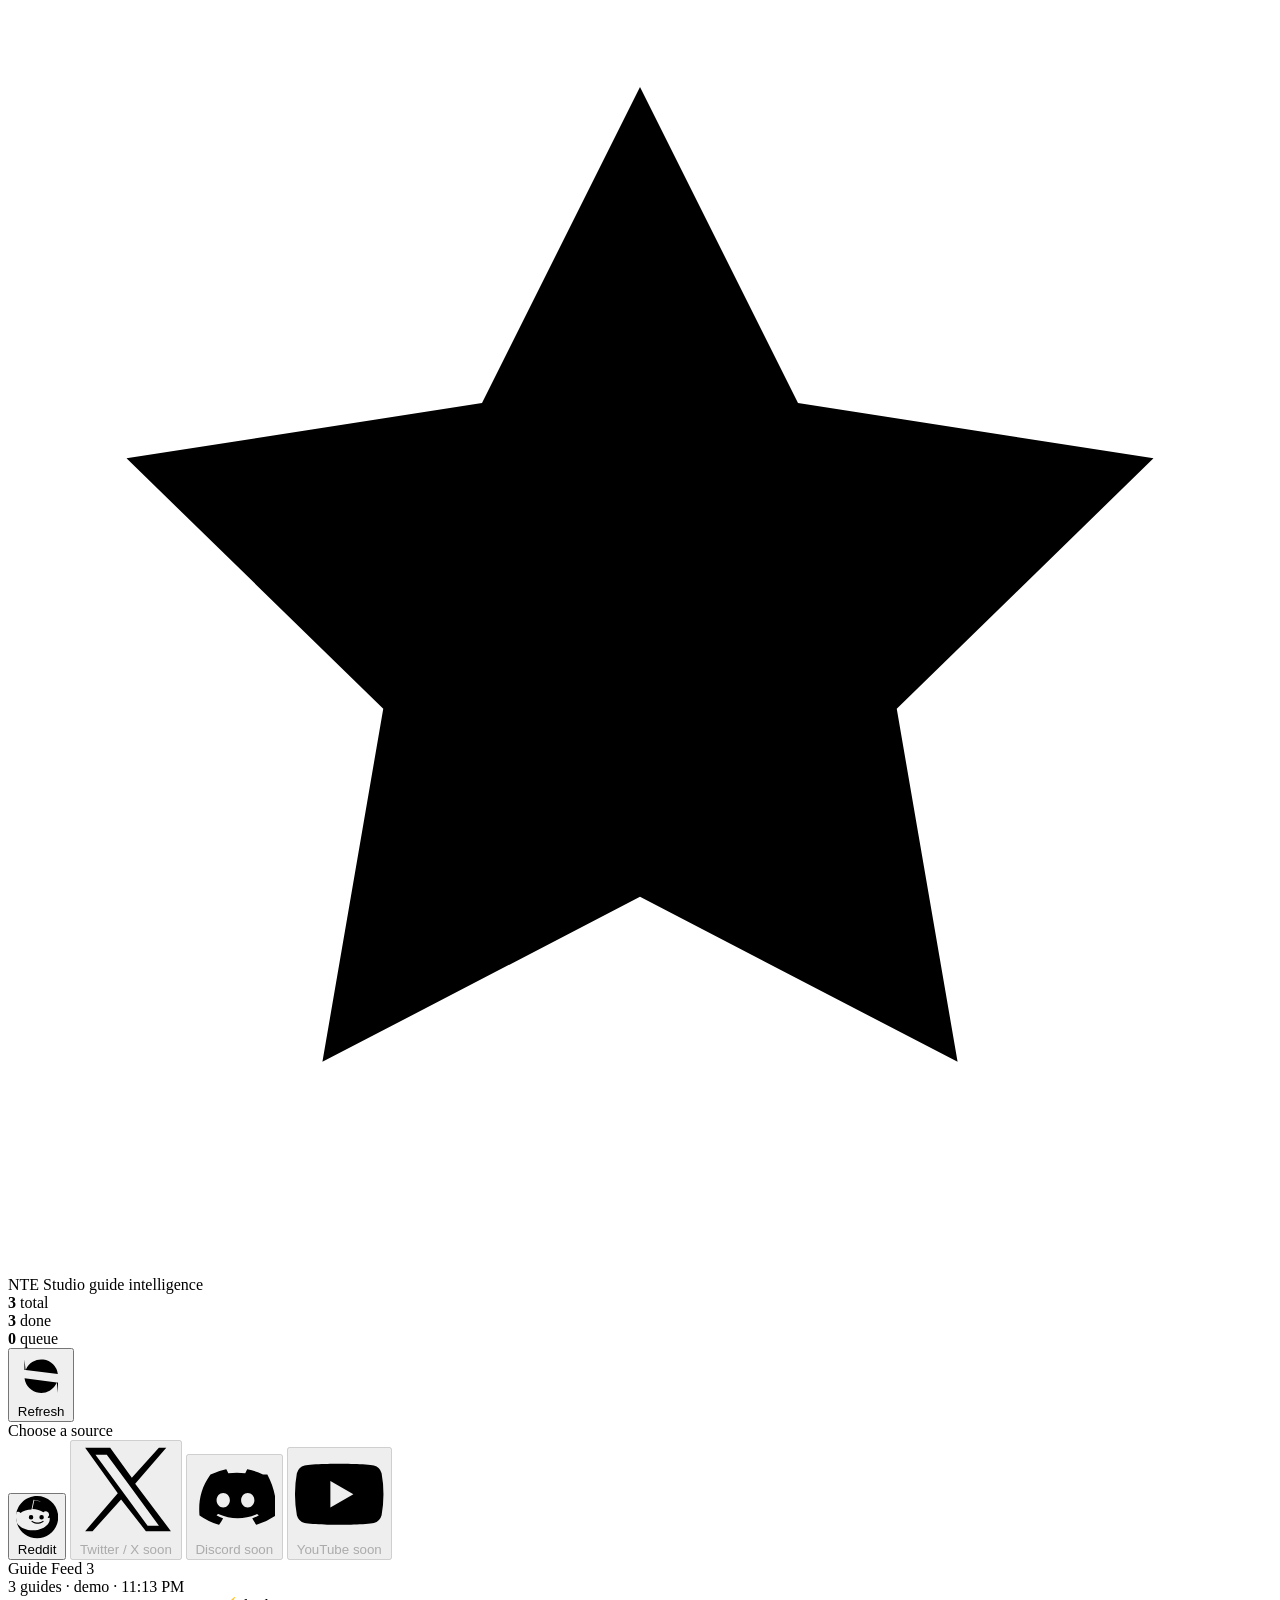
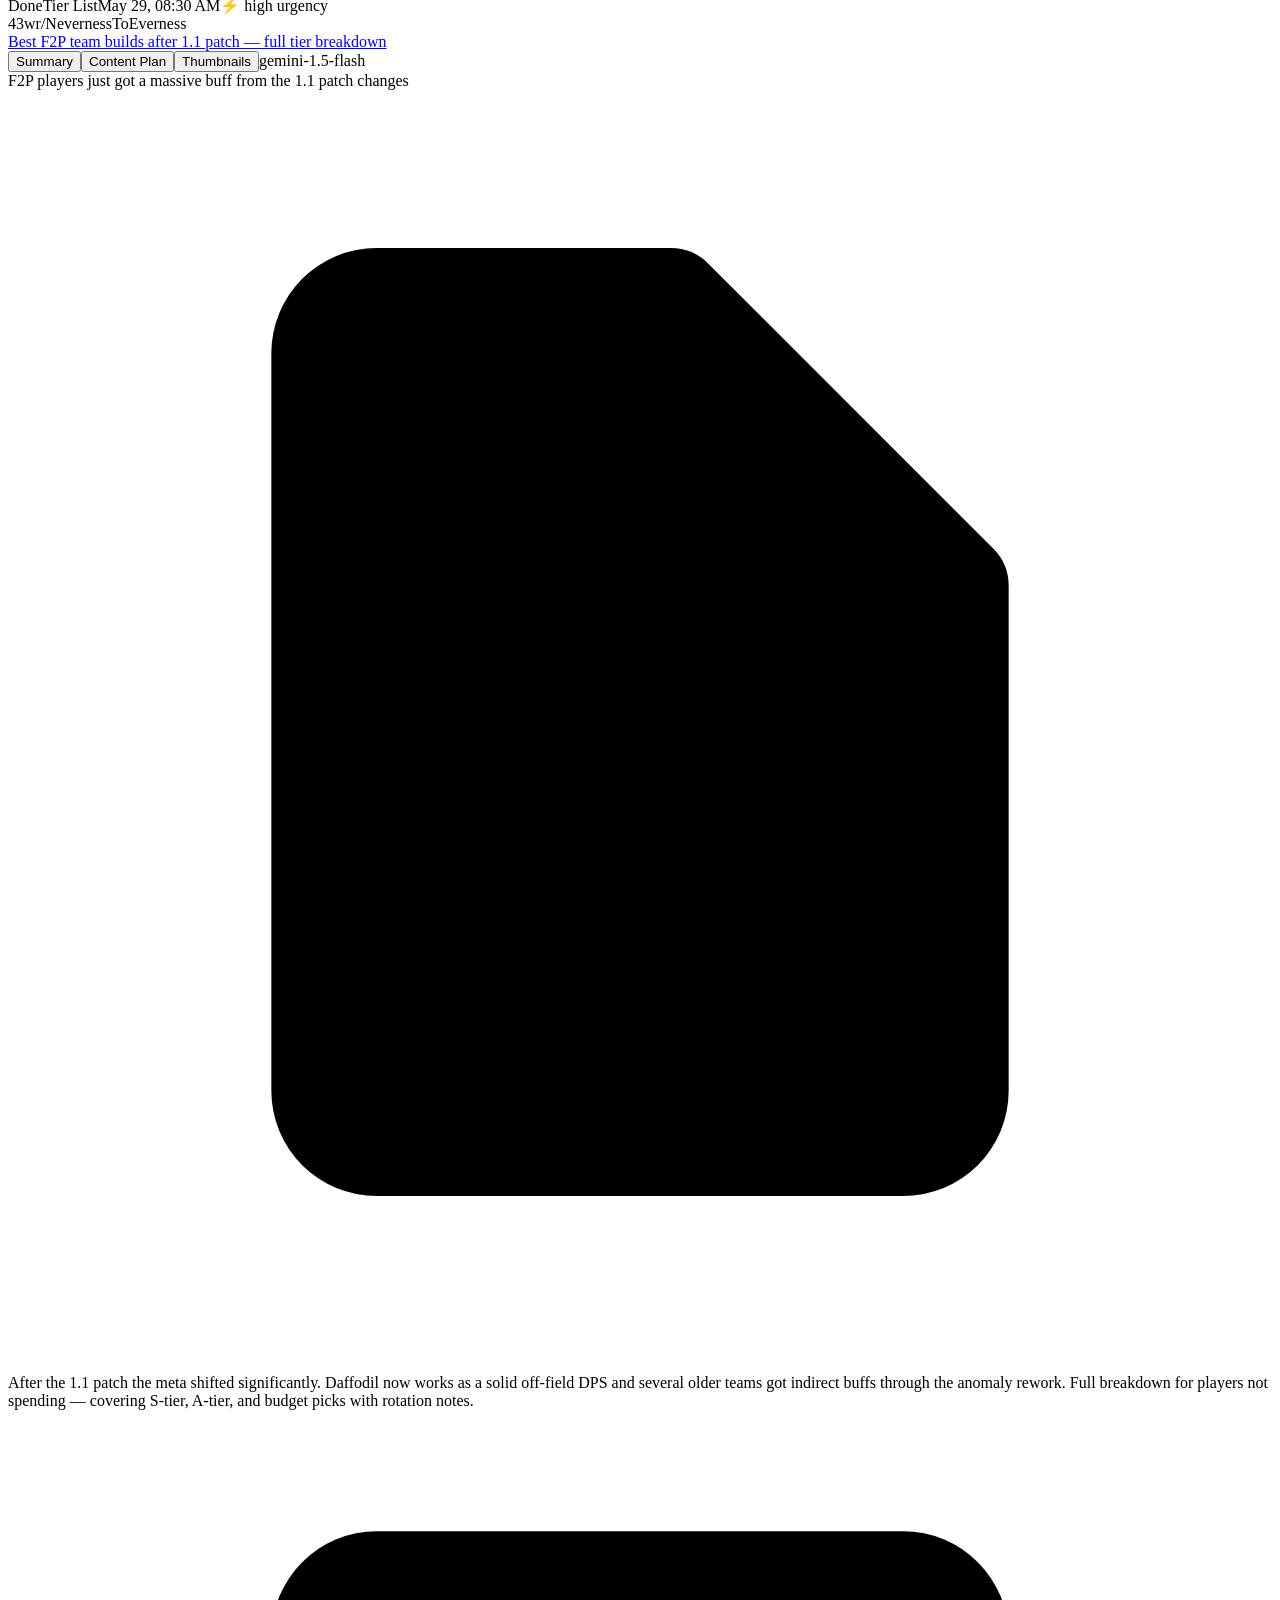
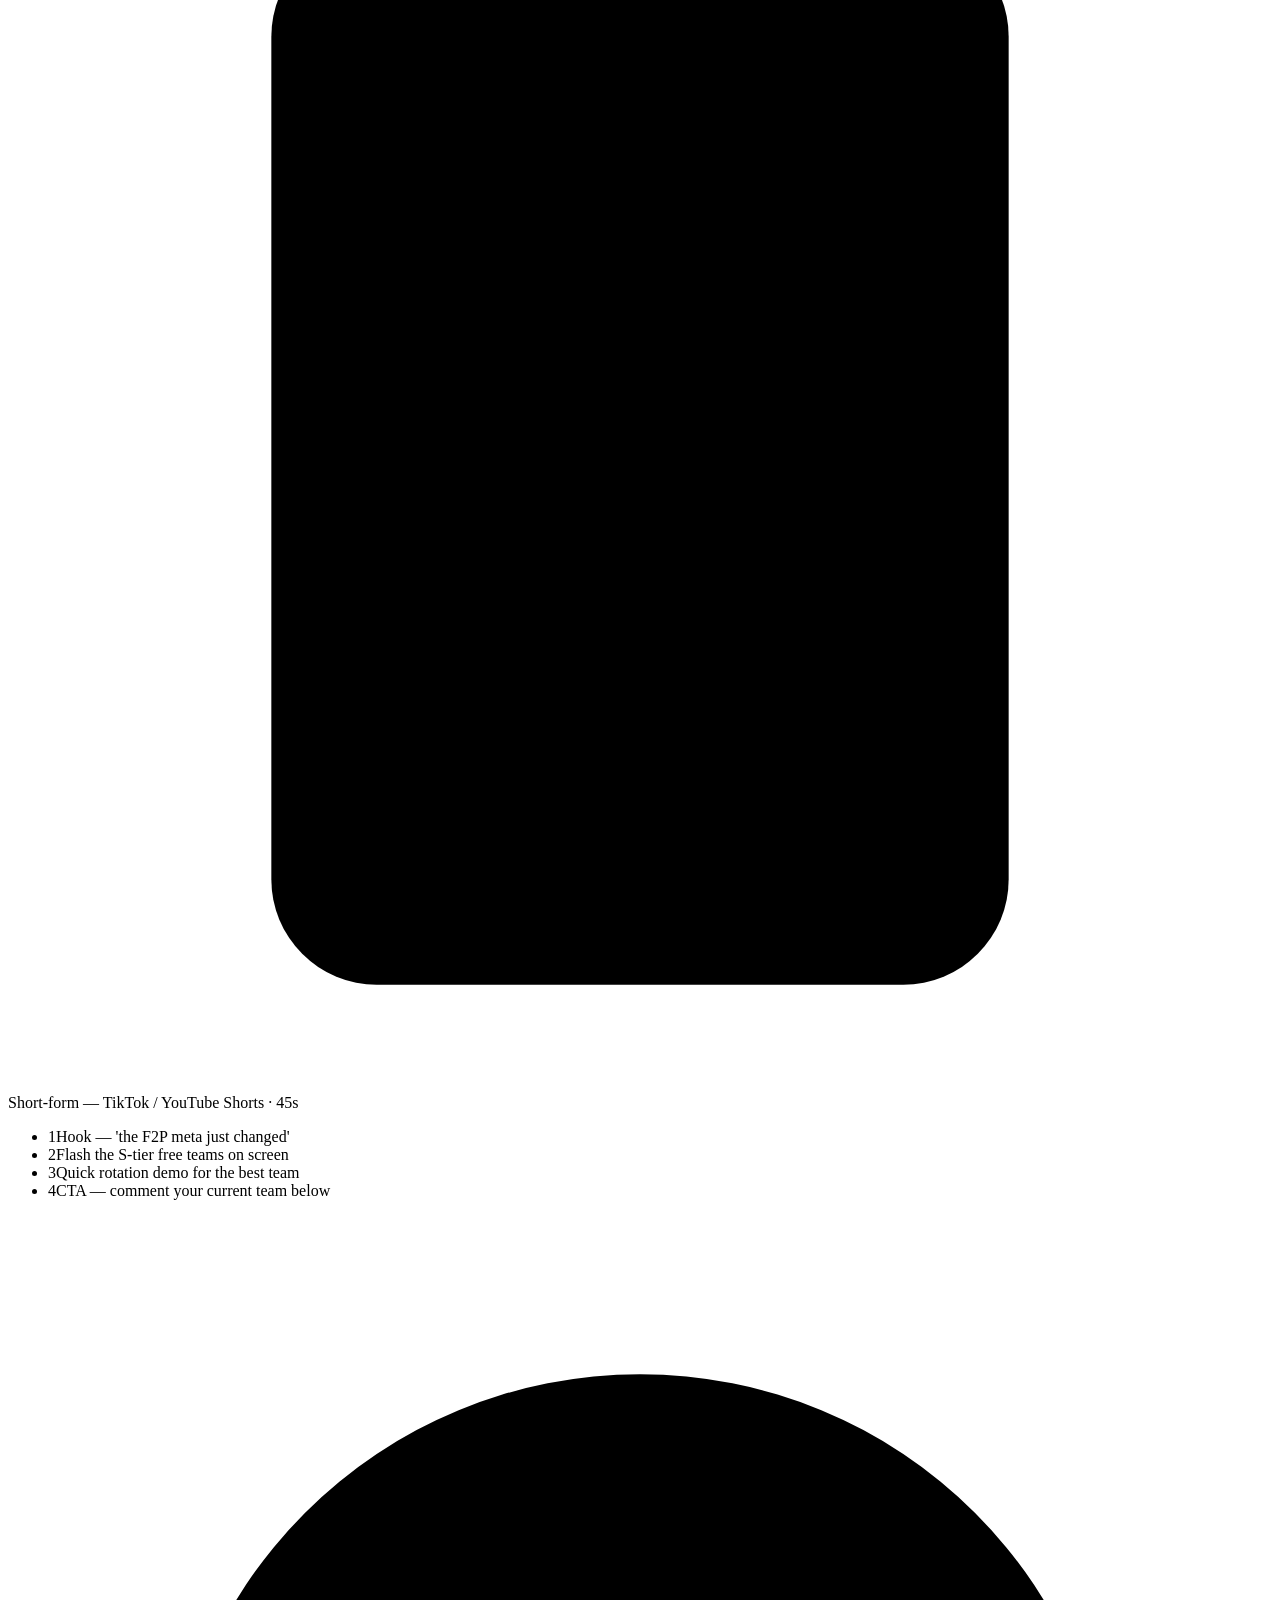
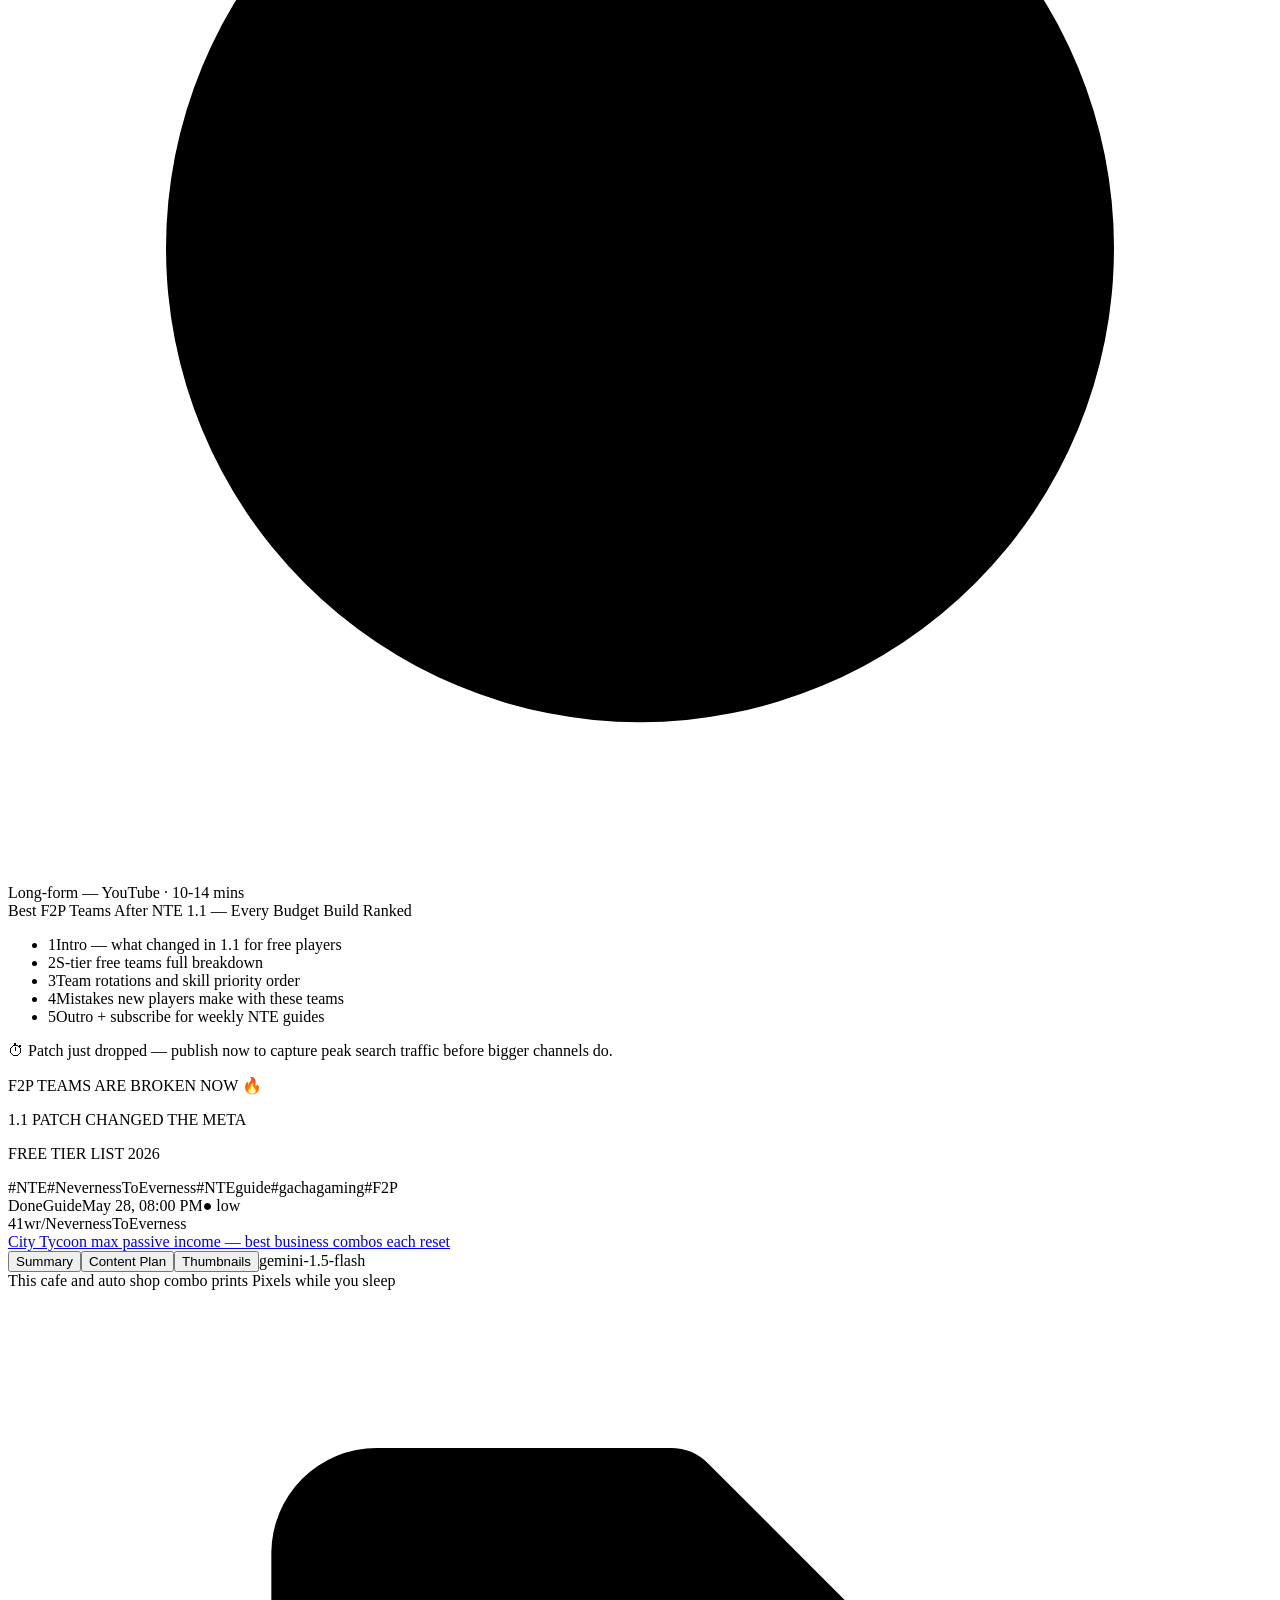
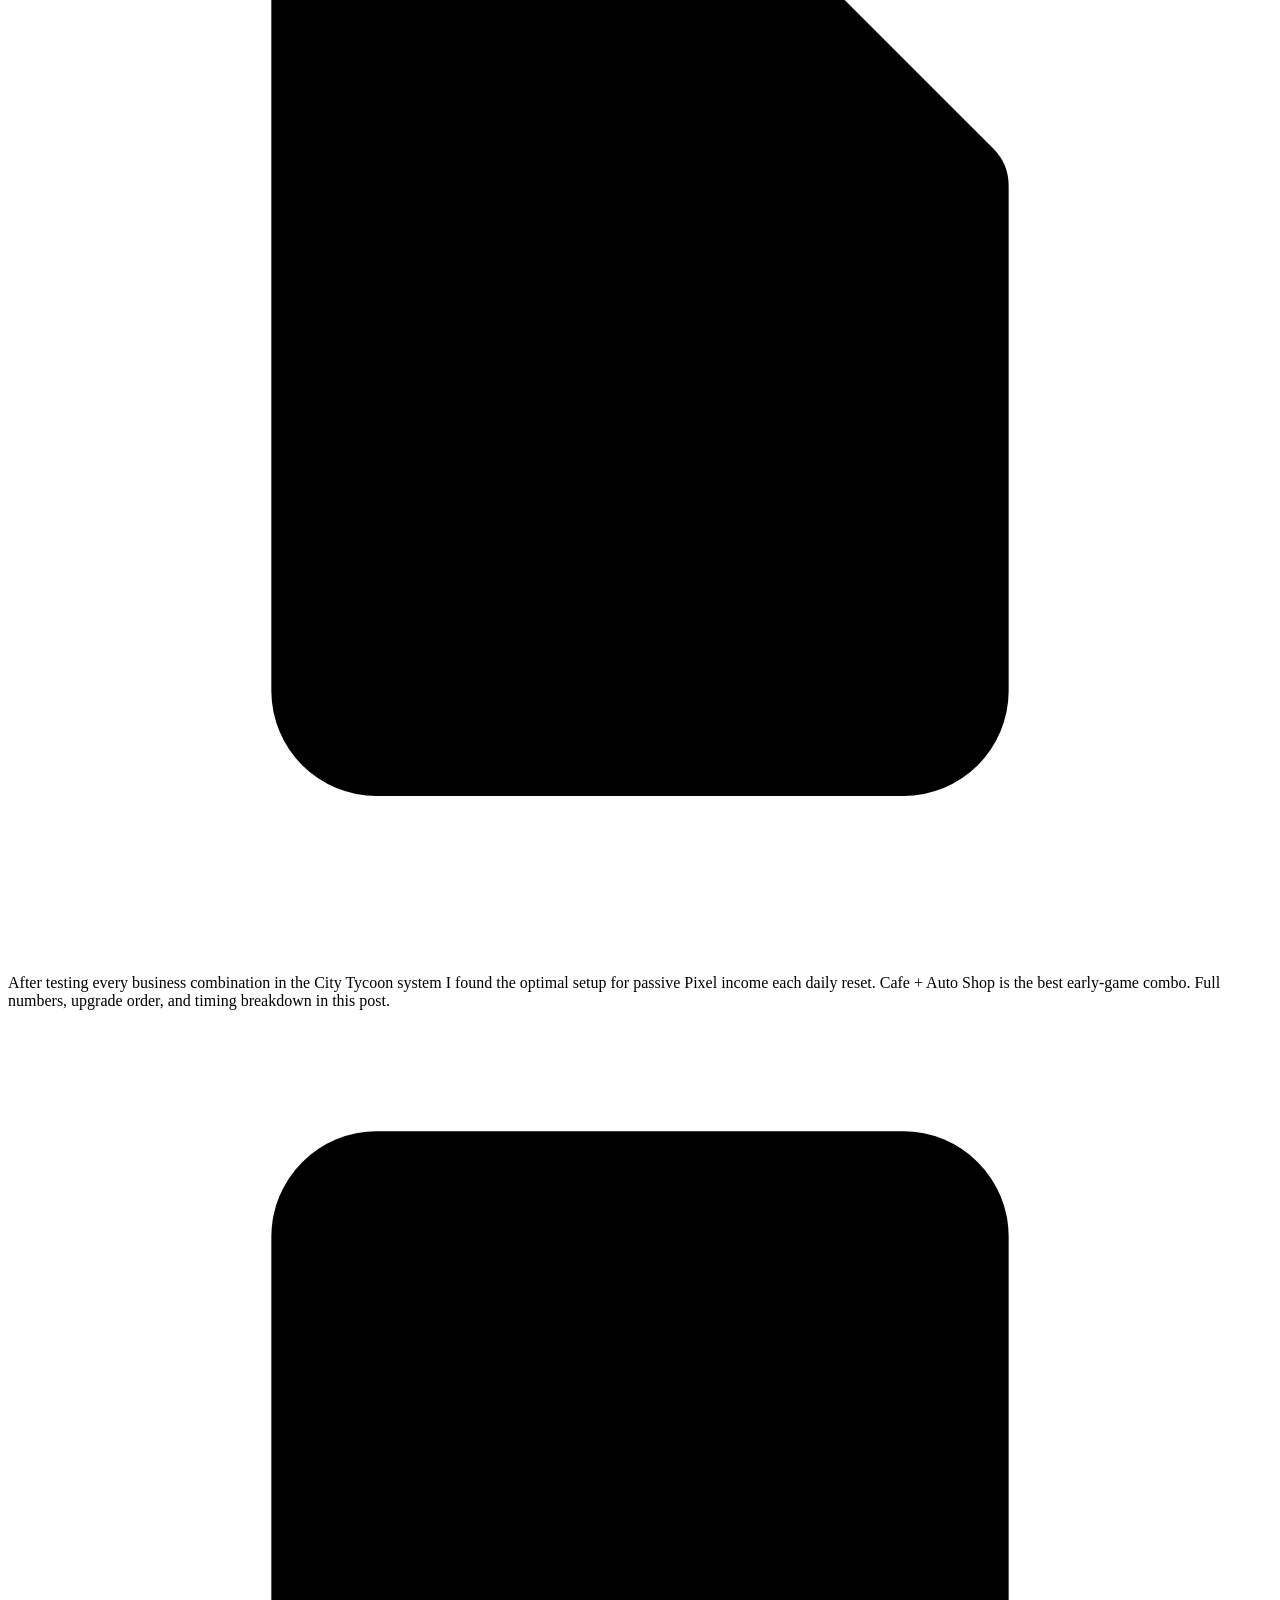
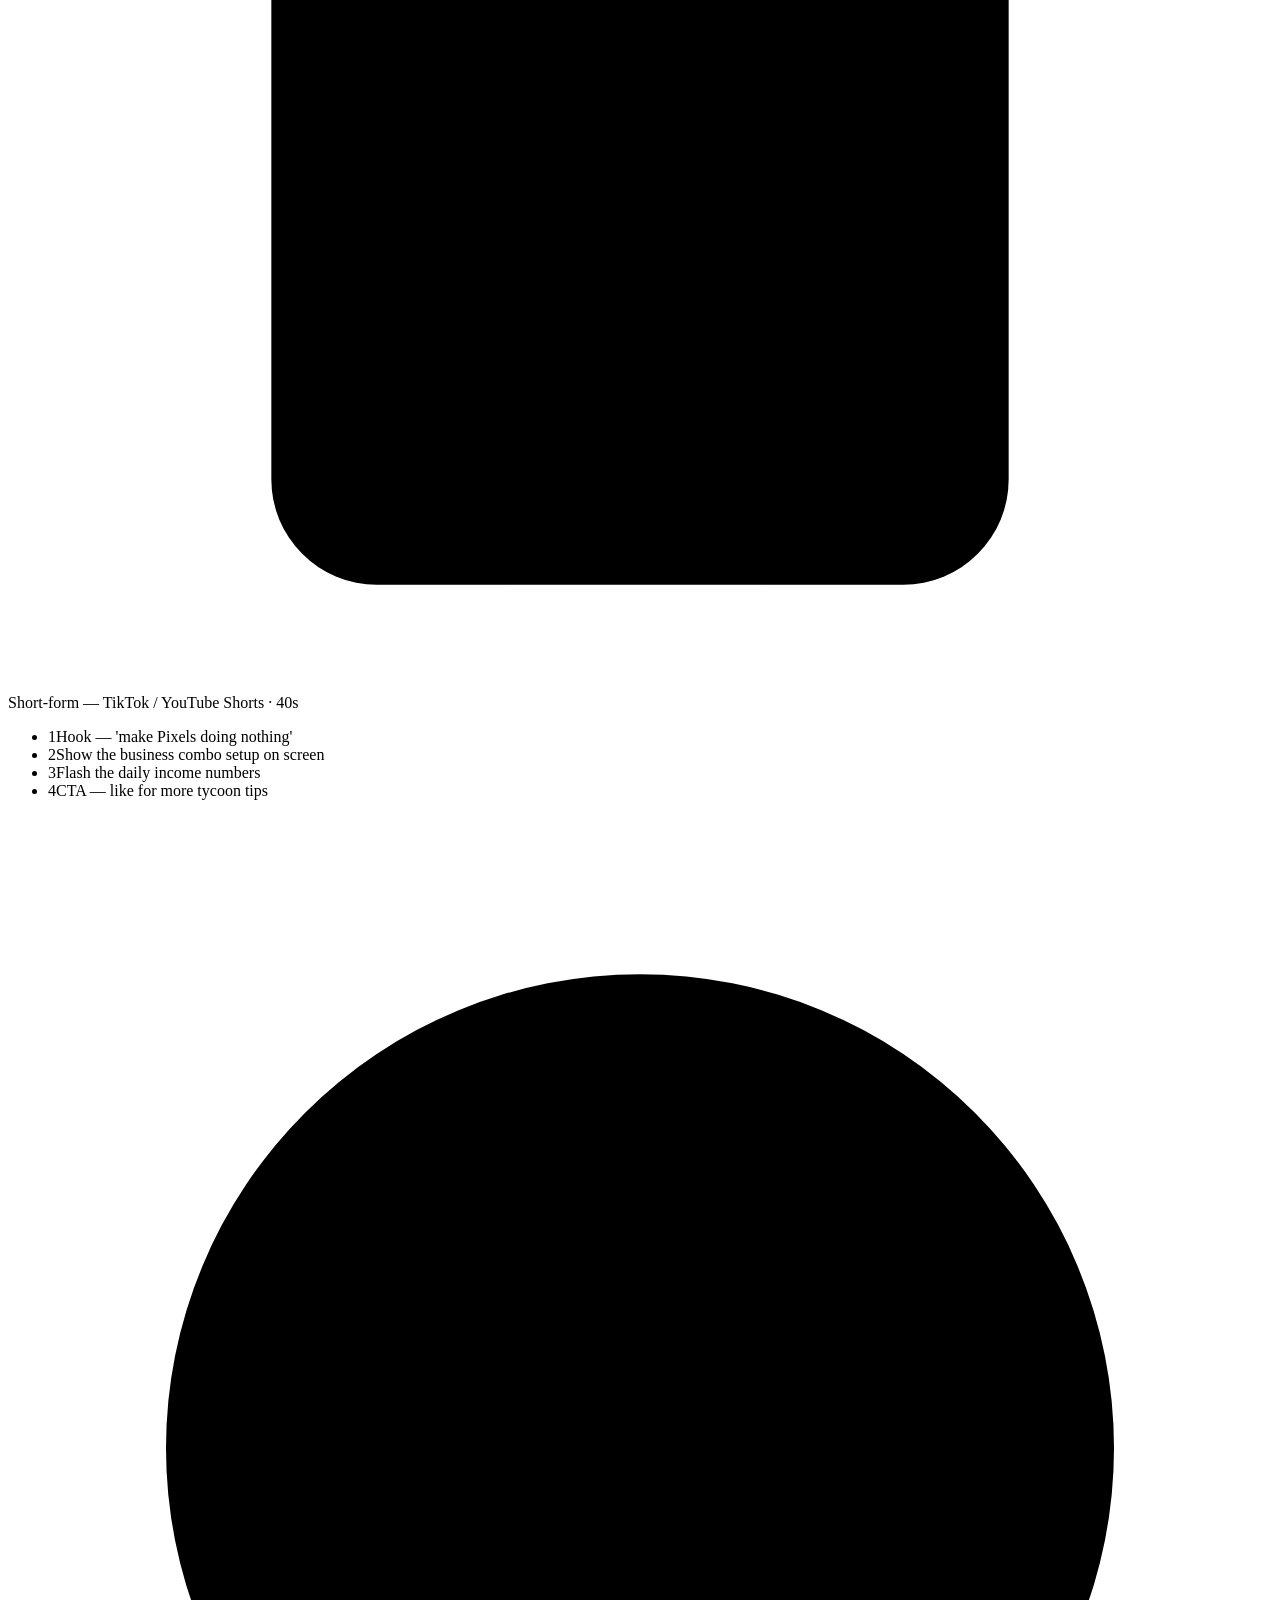
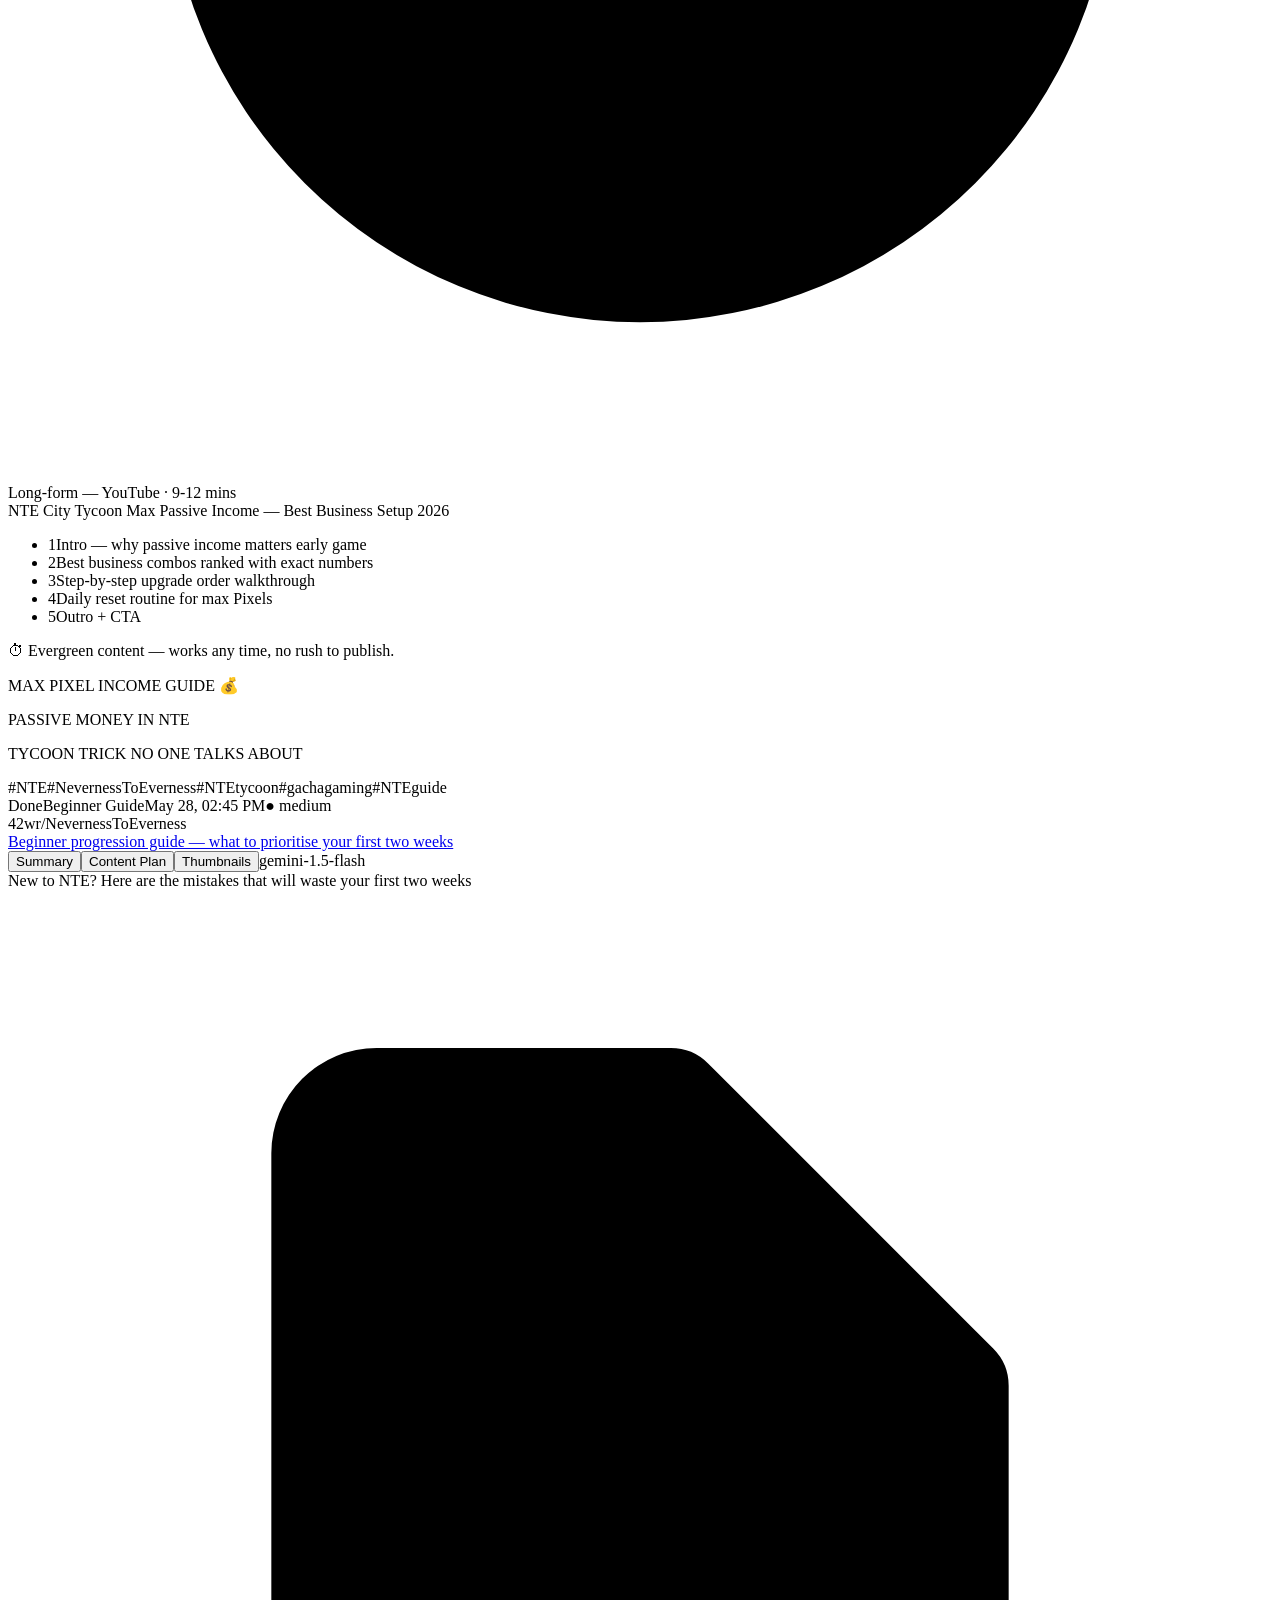
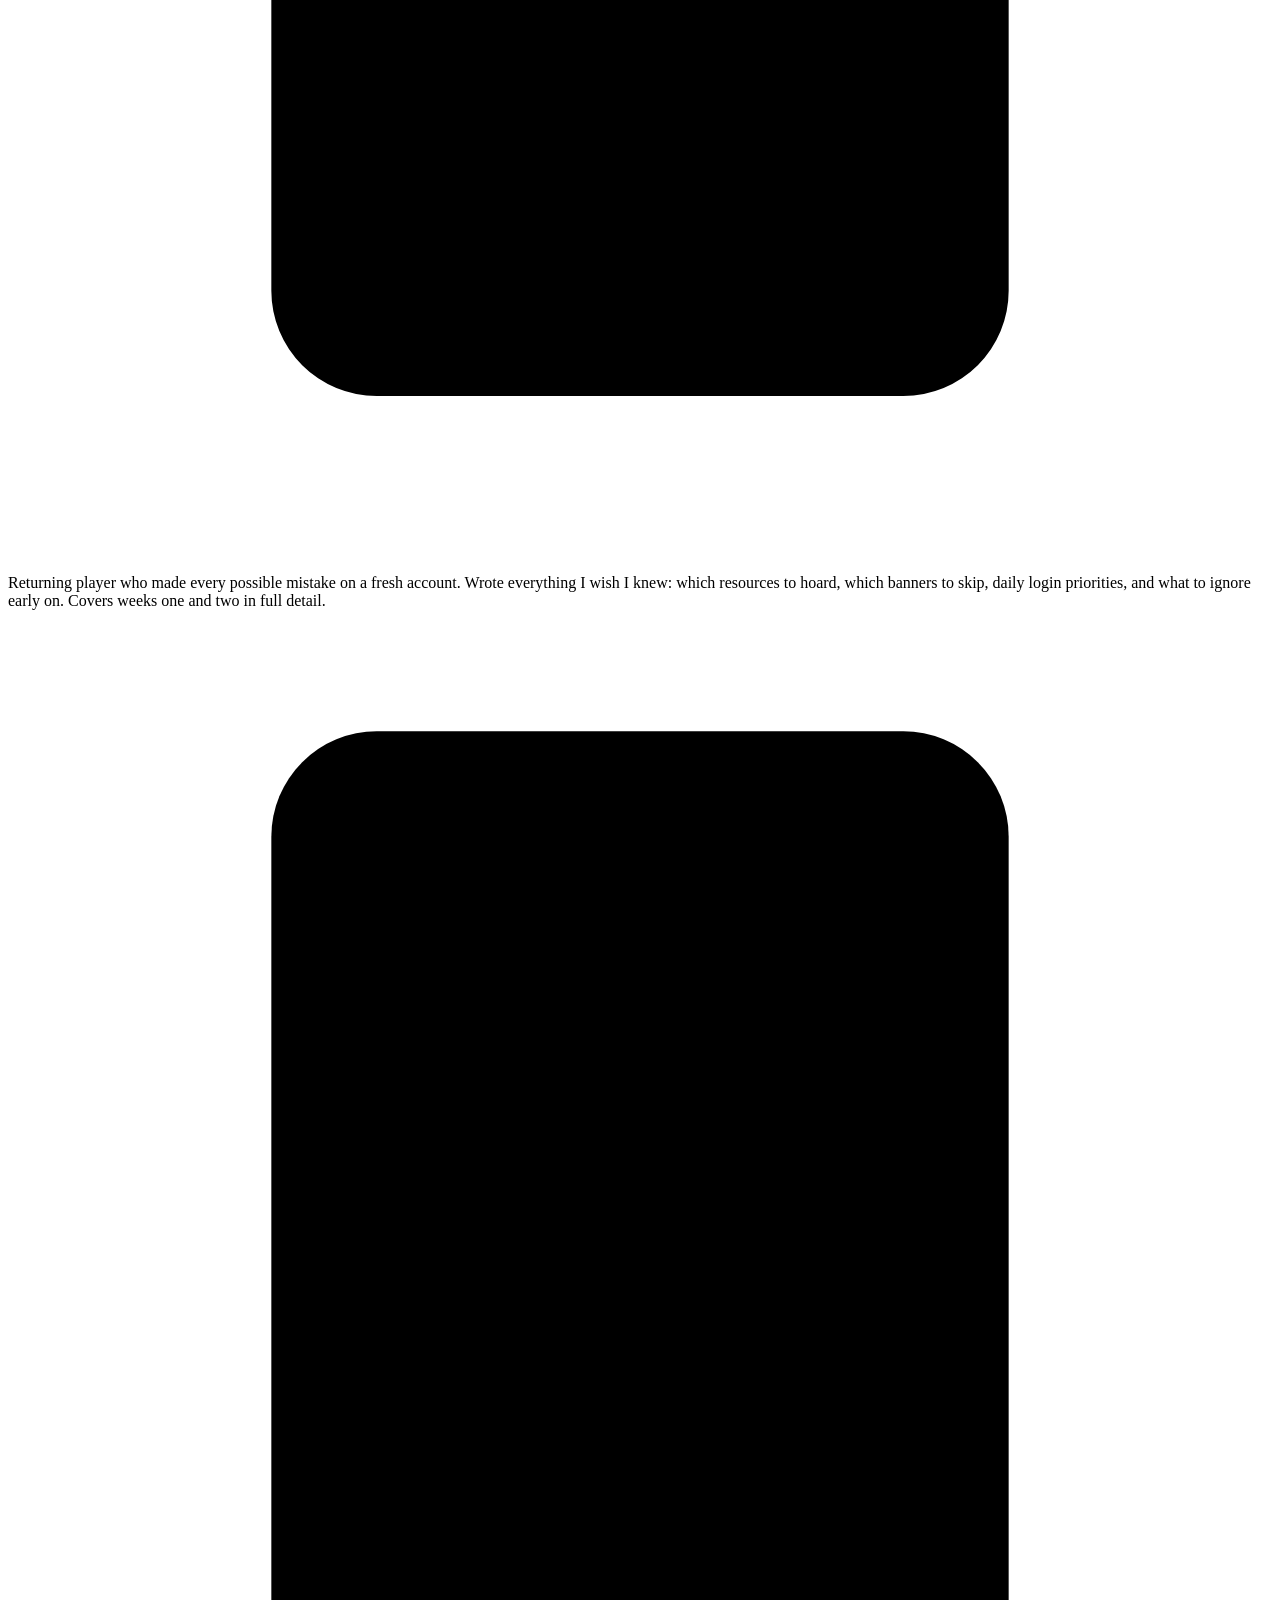
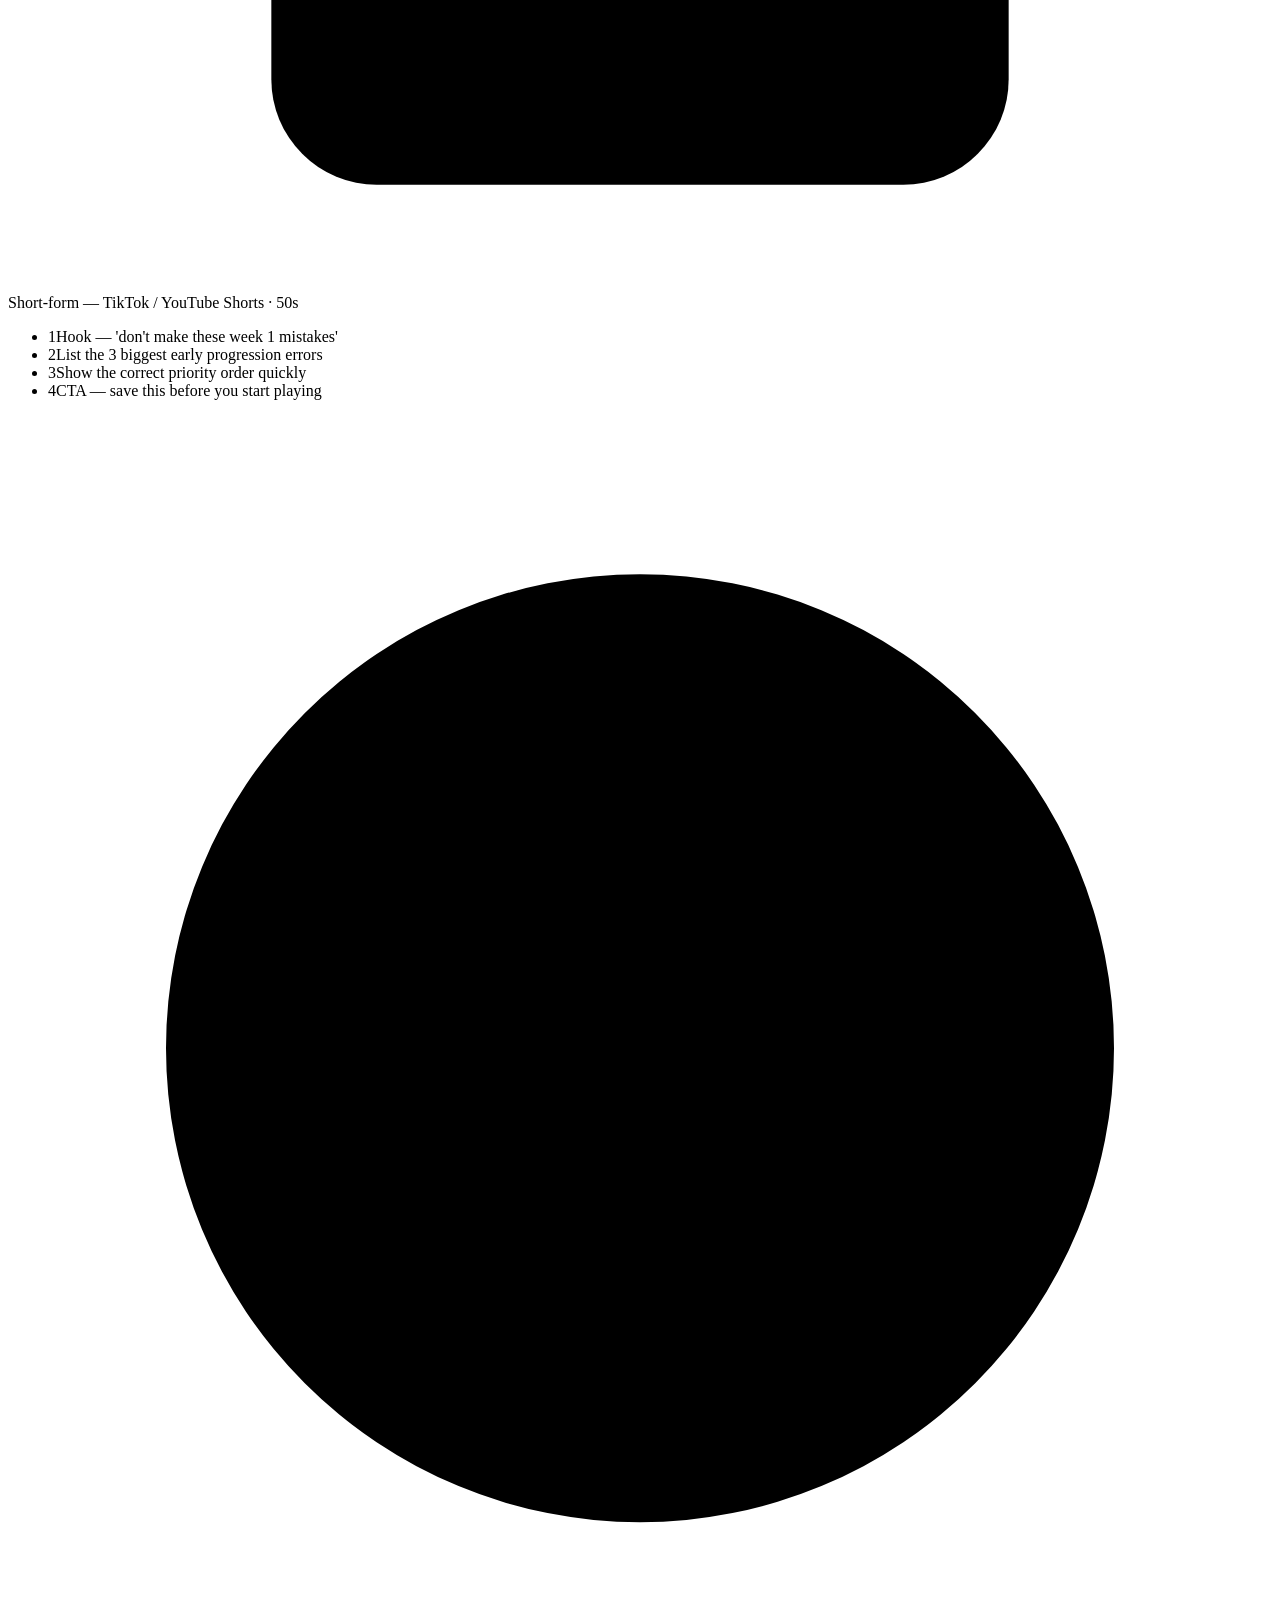
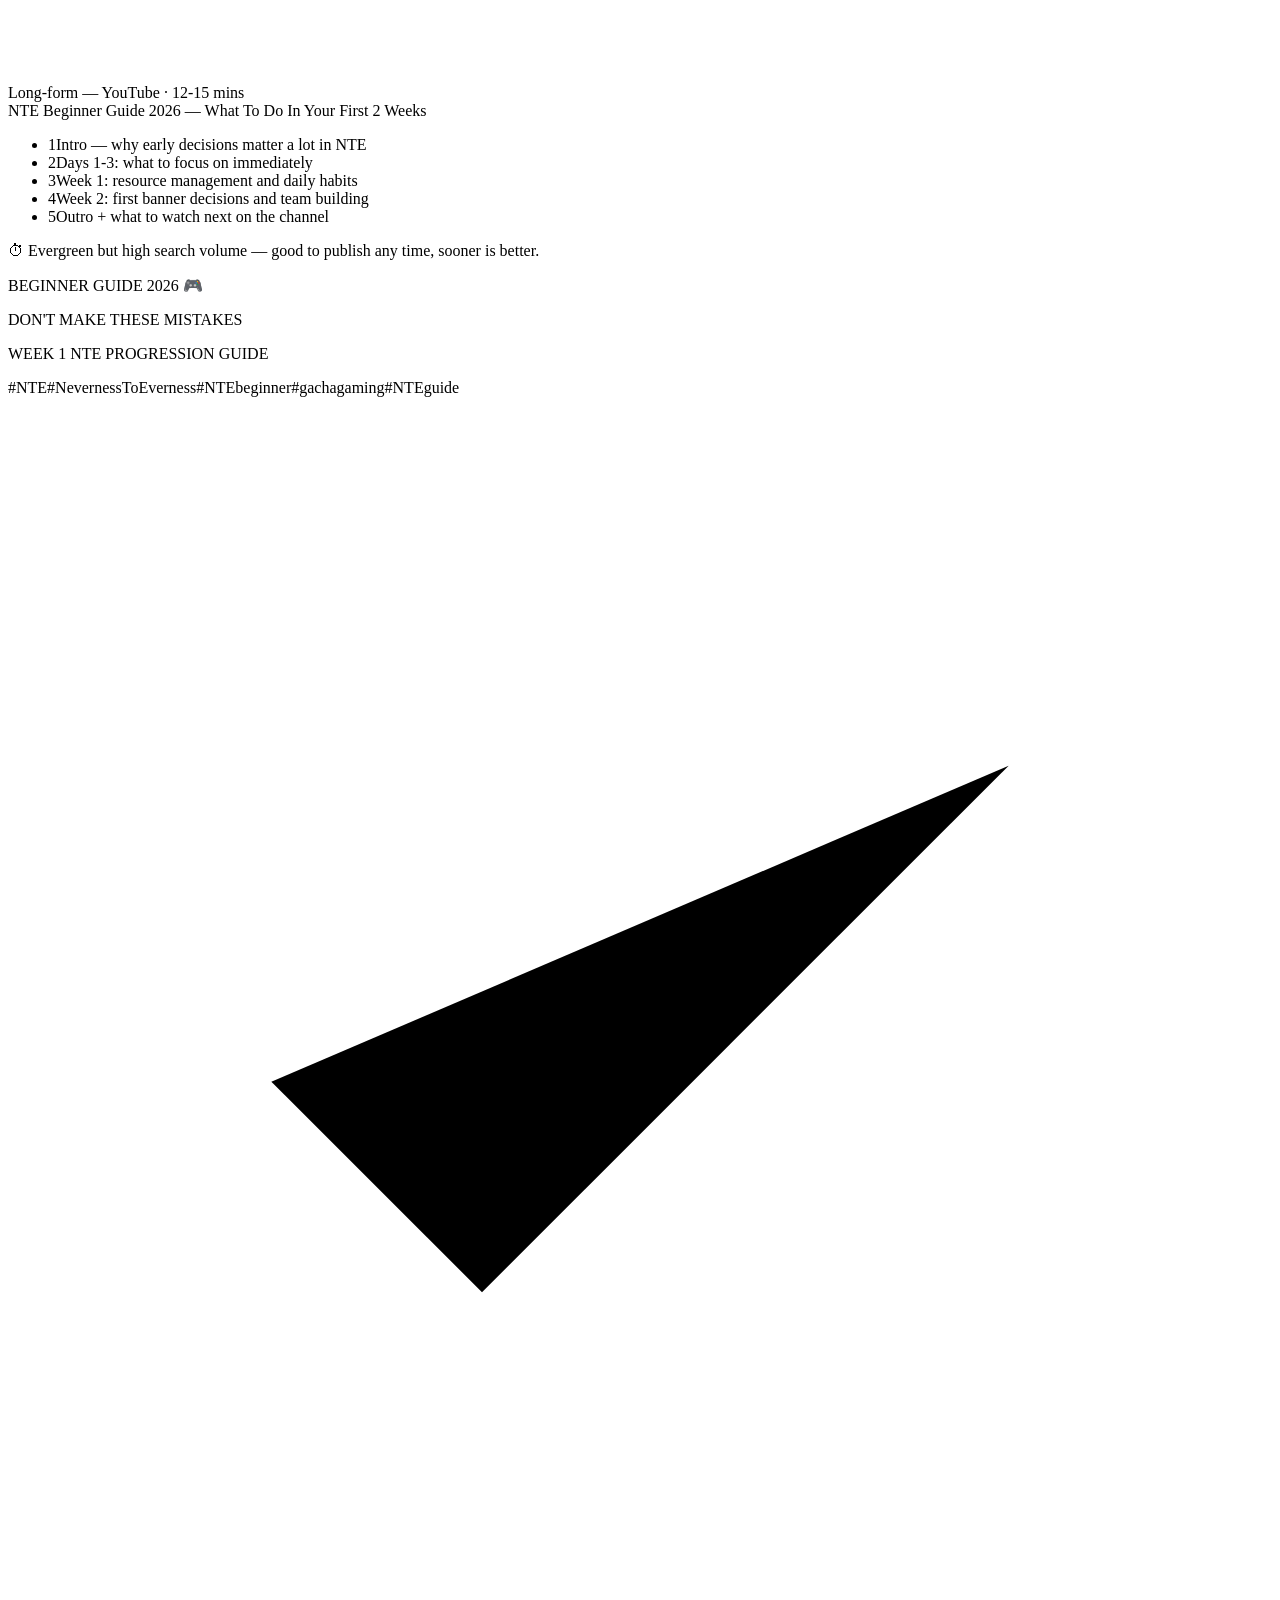
==== commit 8bc457a7: "Extract CSS, add thumbnail support, fix HTML entity decoding" ====
--- a/public/index.html
+++ b/public/index.html
@@ -7,129 +7,7 @@
   <link rel="preconnect" href="https://fonts.googleapis.com" />
   <link rel="preconnect" href="https://fonts.gstatic.com" crossorigin />
   <link href="https://fonts.googleapis.com/css2?family=Syne:wght@400;500;600;700;800&family=JetBrains+Mono:wght@400;500&display=swap" rel="stylesheet" />
-  <style>
-    *, *::before, *::after { box-sizing: border-box; margin: 0; padding: 0; }
-    :root {
-      --bg: #09090f; --bg-card: #111119; --bg-input: #0e0e17; --bg-hover: #161620;
-      --purple: #7c3aed; --purple-dim: rgba(124,58,237,0.18); --purple-glow: rgba(124,58,237,0.08);
-      --border: rgba(124,58,237,0.16); --border-mid: rgba(124,58,237,0.28);
-      --text-primary: #eae6ff; --text-secondary: #8b84aa; --text-muted: #4d4866;
-      --mono: 'JetBrains Mono', monospace; --sans: 'Syne', sans-serif;
-      --green: #34d399; --yellow: #fbbf24; --red: #f87171;
-    }
-    html { scroll-behavior: smooth; }
-    body { font-family: var(--sans); background: var(--bg); color: var(--text-primary); min-height: 100vh; overflow-x: hidden; }
-    body::before {
-      content: ''; position: fixed; inset: 0; pointer-events: none; z-index: 0;
-      background-image: linear-gradient(rgba(124,58,237,0.03) 1px, transparent 1px), linear-gradient(90deg, rgba(124,58,237,0.03) 1px, transparent 1px);
-      background-size: 40px 40px;
-    }
-    nav {
-      position: sticky; top: 0; z-index: 100;
-      display: flex; align-items: center; justify-content: space-between;
-      padding: 0 32px; height: 56px;
-      background: rgba(9,9,15,0.88); backdrop-filter: blur(16px);
-      border-bottom: 1px solid var(--border);
-    }
-    .nav-left { display: flex; align-items: center; gap: 12px; }
-    .logo-mark { width: 32px; height: 32px; background: var(--purple); border-radius: 9px; display: flex; align-items: center; justify-content: center; flex-shrink: 0; }
-    .logo-mark svg { width: 16px; height: 16px; fill: #fff; }
-    .logo-name { font-size: 15px; font-weight: 800; color: var(--text-primary); letter-spacing: -0.4px; }
-    .logo-tag { font-family: var(--mono); font-size: 10px; color: var(--text-muted); margin-left: 2px; }
-    .nav-stats { display: flex; align-items: center; gap: 20px; }
-    .nav-stat { font-family: var(--mono); font-size: 11px; color: var(--text-muted); }
-    .nav-stat b { font-weight: 500; color: #c4b5fd; }
-    .nav-divider { width: 1px; height: 14px; background: var(--border); }
-    .btn-refresh {
-      display: flex; align-items: center; gap: 6px; padding: 7px 14px;
-      border-radius: 8px; border: 1px solid var(--border-mid); background: var(--bg-input);
-      color: #c4b5fd; font-family: var(--sans); font-size: 12px; font-weight: 500;
-      cursor: pointer; transition: all 0.15s;
-    }
-    .btn-refresh:hover { background: var(--bg-hover); border-color: var(--purple); }
-    .btn-refresh svg { width: 13px; height: 13px; stroke: currentColor; fill: none; }
-    .btn-refresh.spinning svg { animation: spin 0.7s linear infinite; }
-    @keyframes spin { to { transform: rotate(360deg); } }
-    .page { position: relative; z-index: 1; max-width: 1060px; margin: 0 auto; padding: 36px 32px 80px; }
-    .eyebrow { font-family: var(--mono); font-size: 10px; letter-spacing: 2px; text-transform: uppercase; color: var(--text-muted); margin-bottom: 14px; }
-    .platform-row { display: flex; gap: 10px; flex-wrap: wrap; margin-bottom: 40px; }
-    .platform-btn {
-      display: flex; align-items: center; gap: 8px; padding: 10px 20px;
-      border-radius: 999px; border: 1px solid var(--border); background: var(--bg-card);
-      color: var(--text-secondary); font-family: var(--sans); font-size: 13px; font-weight: 500;
-      cursor: pointer; transition: all 0.18s;
-    }
-    .platform-btn:hover:not([disabled]) { border-color: var(--border-mid); color: #c4b5fd; background: var(--bg-hover); }
-    .platform-btn.active { background: var(--purple); border-color: var(--purple); color: #fff; }
-    .platform-btn[disabled] { opacity: 0.35; cursor: not-allowed; }
-    .platform-btn svg { width: 15px; height: 15px; fill: currentColor; flex-shrink: 0; }
-    .soon-badge { font-family: var(--mono); font-size: 9px; background: rgba(255,255,255,0.07); color: rgba(255,255,255,0.35); padding: 1px 5px; border-radius: 4px; margin-left: 2px; }
-    .feed-header { display: flex; align-items: center; justify-content: space-between; margin-bottom: 20px; }
-    .feed-title { display: flex; align-items: center; gap: 10px; font-size: 15px; font-weight: 600; color: var(--text-primary); }
-    .feed-count { font-family: var(--mono); font-size: 11px; background: var(--purple-dim); color: #c4b5fd; padding: 2px 9px; border-radius: 999px; border: 1px solid rgba(124,58,237,0.25); }
-    .feed-right { font-family: var(--mono); font-size: 10px; color: var(--text-muted); display: flex; align-items: center; gap: 6px; }
-    .live-dot { width: 5px; height: 5px; border-radius: 50%; background: var(--green); animation: blink 2s ease-in-out infinite; }
-    @keyframes blink { 0%,100%{opacity:1} 50%{opacity:0.3} }
-    .skeleton { background: var(--bg-card); border: 1px solid var(--border); border-radius: 14px; padding: 22px 24px; margin-bottom: 14px; }
-    .skel-line { background: linear-gradient(90deg,#1a1a28 25%,#1f1f30 50%,#1a1a28 75%); background-size: 200% 100%; animation: shimmer 1.4s ease-in-out infinite; border-radius: 5px; height: 11px; margin-bottom: 10px; }
-    @keyframes shimmer { 0%{background-position:200% 0} 100%{background-position:-200% 0} }
-    .card { background: var(--bg-card); border: 1px solid var(--border); border-radius: 14px; padding: 22px 24px 18px; margin-bottom: 14px; animation: fadeUp 0.38s ease both; transition: border-color 0.2s; }
-    .card:hover { border-color: var(--border-mid); }
-    @keyframes fadeUp { from{opacity:0;transform:translateY(12px)} to{opacity:1;transform:translateY(0)} }
-    .card-top { display: flex; align-items: flex-start; justify-content: space-between; gap: 12px; margin-bottom: 12px; }
-    .card-badges { display: flex; align-items: center; gap: 7px; flex-wrap: wrap; }
-    .badge { font-family: var(--mono); font-size: 10px; font-weight: 500; padding: 3px 9px; border-radius: 999px; white-space: nowrap; }
-    .b-done   { background: rgba(52,211,153,0.12); color: var(--green);  border: 1px solid rgba(52,211,153,0.25); }
-    .b-type   { background: var(--purple-dim); color: #c4b5fd; border: 1px solid rgba(124,58,237,0.28); }
-    .b-date   { color: var(--text-muted); font-size: 10px; font-family: var(--mono); }
-    .b-urg-h  { background: rgba(248,113,113,0.1); color: var(--red);    border: 1px solid rgba(248,113,113,0.22); animation: urgp 2s ease-in-out infinite; }
-    .b-urg-m  { background: rgba(251,191,36,0.1);  color: var(--yellow); border: 1px solid rgba(251,191,36,0.22); }
-    .b-urg-l  { background: rgba(52,211,153,0.1);  color: var(--green);  border: 1px solid rgba(52,211,153,0.22); }
-    @keyframes urgp { 0%,100%{opacity:1} 50%{opacity:0.5} }
-    .card-meta { font-family: var(--mono); font-size: 10px; color: var(--text-muted); text-align: right; white-space: nowrap; display: flex; align-items: center; gap: 10px; }
-    .card-title { font-size: 14px; font-weight: 700; color: var(--text-primary); line-height: 1.4; margin-bottom: 16px; letter-spacing: -0.3px; display: -webkit-box; -webkit-line-clamp: 2; -webkit-box-orient: vertical; overflow: hidden; }
-    .card-title a { color: inherit; text-decoration: none; transition: color 0.15s; }
-    .card-title a:hover { color: #c4b5fd; }
-    .card-tabs { display: flex; border-bottom: 1px solid var(--border); margin-bottom: 18px; }
-    .tab-btn { font-family: var(--sans); font-size: 12px; font-weight: 500; color: var(--text-muted); padding: 7px 16px; background: none; border: none; border-bottom: 2px solid transparent; margin-bottom: -1px; cursor: pointer; transition: all 0.15s; }
-    .tab-btn:hover { color: #c4b5fd; }
-    .tab-btn.active { color: #c4b5fd; border-bottom-color: var(--purple); }
-    .tab-model { margin-left: auto; font-family: var(--mono); font-size: 10px; color: var(--text-muted); align-self: center; padding-right: 2px; }
-    .pane { display: none; }
-    .pane.active { display: block; }
-    .hook-line { font-family: var(--mono); font-size: 12px; color: #c4b5fd; background: rgba(124,58,237,0.08); border-left: 2px solid var(--purple); padding: 10px 14px; border-radius: 0 8px 8px 0; margin-bottom: 14px; line-height: 1.6; }
-    .summary-box { display: flex; gap: 12px; align-items: flex-start; background: rgba(124,58,237,0.05); border: 1px solid var(--border); border-radius: 10px; padding: 14px 16px; }
-    .summary-box svg { width: 16px; height: 16px; stroke: #c4b5fd; fill: none; flex-shrink: 0; margin-top: 2px; }
-    .summary-box p { font-size: 12px; color: #a09abf; line-height: 1.5; display: -webkit-box; -webkit-line-clamp: 3; -webkit-box-orient: vertical; overflow: hidden; }
-    .plan-block { margin-bottom: 18px; }
-    .plan-block:last-child { margin-bottom: 0; }
-    .plan-label { font-family: var(--mono); font-size: 10px; letter-spacing: 1.2px; text-transform: uppercase; color: var(--text-muted); margin-bottom: 9px; display: flex; align-items: center; gap: 6px; }
-    .plan-label svg { width: 12px; height: 12px; stroke: var(--purple); fill: none; }
-    .yt-title { font-family: var(--mono); font-size: 11px; color: #c4b5fd; background: rgba(124,58,237,0.08); border-radius: 7px; padding: 7px 11px; margin-bottom: 9px; line-height: 1.5; }
-    .step-list { list-style: none; }
-    .step-list li { display: flex; gap: 11px; align-items: flex-start; font-size: 12px; color: #a09abf; padding: 6px 0; border-bottom: 1px solid rgba(124,58,237,0.07); line-height: 1.5; }
-    .step-list li:last-child { border-bottom: none; }
-    .step-n { font-family: var(--mono); font-size: 10px; color: var(--purple); font-weight: 500; min-width: 14px; margin-top: 1px; }
-    .urg-note { font-family: var(--mono); font-size: 10px; color: var(--text-muted); margin-top: 12px; padding-top: 12px; border-top: 1px solid var(--border); line-height: 1.6; }
-    .thumb-grid { display: grid; grid-template-columns: repeat(3, 1fr); gap: 12px; }
-    .thumb-card { background: var(--bg-input); border: 1px solid var(--border); border-radius: 10px; aspect-ratio: 16/9; display: flex; align-items: center; justify-content: center; padding: 12px; position: relative; overflow: hidden; transition: border-color 0.15s; cursor: default; }
-    .thumb-card::before { content: ''; position: absolute; inset: 0; background: radial-gradient(ellipse at 50% 110%, rgba(124,58,237,0.1) 0%, transparent 65%); }
-    .thumb-card:hover { border-color: var(--border-mid); }
-    .thumb-card p { position: relative; font-size: 11px; font-weight: 700; color: var(--text-primary); text-align: center; text-transform: uppercase; letter-spacing: 0.5px; line-height: 1.4; }
-    .hashtag-row { display: flex; flex-wrap: wrap; gap: 6px; margin-top: 16px; padding-top: 14px; border-top: 1px solid var(--border); }
-    .hashtag { font-family: var(--mono); font-size: 10px; color: #7c5cdb; background: rgba(124,58,237,0.08); padding: 3px 9px; border-radius: 999px; border: 1px solid rgba(124,58,237,0.15); cursor: pointer; transition: all 0.15s; }
-    .hashtag:hover { background: rgba(124,58,237,0.18); color: #c4b5fd; }
-    .empty { text-align: center; padding: 80px 20px; color: var(--text-muted); }
-    .empty svg { width: 36px; height: 36px; stroke: var(--text-muted); fill: none; margin: 0 auto 14px; display: block; }
-    .empty p { font-size: 13px; line-height: 1.7; }
-    .empty b { color: var(--text-secondary); font-weight: 500; }
-    .toast { position: fixed; bottom: 28px; left: 50%; transform: translateX(-50%) translateY(20px); background: #1e1e2e; border: 1px solid var(--border-mid); border-radius: 10px; padding: 11px 20px; font-size: 13px; color: var(--text-primary); display: flex; align-items: center; gap: 8px; opacity: 0; pointer-events: none; transition: all 0.25s; z-index: 200; white-space: nowrap; }
-    .toast.show { opacity: 1; transform: translateX(-50%) translateY(0); }
-    .toast svg { width: 14px; height: 14px; stroke: var(--green); fill: none; }
-    ::-webkit-scrollbar { width: 6px; }
-    ::-webkit-scrollbar-track { background: transparent; }
-    ::-webkit-scrollbar-thumb { background: rgba(124,58,237,0.3); border-radius: 3px; }
-  </style>
+  <link rel="stylesheet" href="/css/styles.css" />
 </head>
 <body>
 
@@ -262,58 +140,61 @@
 
 function card(item, i) {
   const { post, plan } = item;
-  const id = `c${i}`;
-  const ub = plan.urgency === 'high' ? `<span class="badge b-urg-h">⚡ high urgency</span>`
-           : plan.urgency === 'medium' ? `<span class="badge b-urg-m">● medium</span>`
-           : `<span class="badge b-urg-l">● low</span>`;
+  const id = 'c' + i;
+  const ub = plan.urgency === 'high' ? '<span class="badge b-urg-h">⚡ high urgency</span>'
+           : plan.urgency === 'medium' ? '<span class="badge b-urg-m">● medium</span>'
+           : '<span class="badge b-urg-l">● low</span>';
   const ds = post.published ? new Date(post.published).toLocaleDateString('en-US',{month:'short',day:'numeric',hour:'2-digit',minute:'2-digit'}) : '';
   const wc = post.summary ? Math.round(post.summary.split(' ').length)+'w' : '';
-  const ss = (plan.short_form?.script_outline||[]).map((s,n)=>`<li><span class="step-n">${n+1}</span>${s}</li>`).join('');
-  const ls = (plan.long_form?.sections||[]).map((s,n)=>`<li><span class="step-n">${n+1}</span>${s}</li>`).join('');
-  const th = (plan.thumbnail_texts||[]).map(t=>`<div class="thumb-card"><p>${t}</p></div>`).join('');
-  const tg = (plan.hashtags||[]).map(h=>`<span class="hashtag" onclick="copyTag('${h}')">${h}</span>`).join('');
-  return `
-<div class="card" style="animation-delay:${i*90}ms" id="${id}">
-  <div class="card-top">
-    <div class="card-badges">
-      <span class="badge b-done">Done</span>
-      <span class="badge b-type">${plan.content_type||'Guide'}</span>
-      <span class="b-date">${ds}</span>
-      ${ub}
-    </div>
-    <div class="card-meta">${wc?`<span>${wc}</span>`:''}<span>${post.source_name||'Reddit'}</span></div>
-  </div>
-  <div class="card-title"><a href="${post.link}" target="_blank" rel="noopener">${post.title}</a></div>
-  <div class="card-tabs">
-    <button class="tab-btn active" onclick="tab('${id}','s',this)">Summary</button>
-    <button class="tab-btn" onclick="tab('${id}','p',this)">Content Plan</button>
-    <button class="tab-btn" onclick="tab('${id}','t',this)">Thumbnails</button>
-    <span class="tab-model">gemini-1.5-flash</span>
-  </div>
-  <div class="pane active" id="${id}-s">
-    ${plan.hook?`<div class="hook-line">${plan.hook}</div>`:''}
-    <div class="summary-box">
-      <svg viewBox="0 0 24 24" stroke-width="1.5"><path d="M9 12h6m-6 4h6m2 5H7a2 2 0 01-2-2V5a2 2 0 012-2h5.586a1 1 0 01.707.293l5.414 5.414a1 1 0 01.293.707V19a2 2 0 01-2 2z"/></svg>
-      <p>${post.summary||'No summary available.'}</p>
-    </div>
-  </div>
-  <div class="pane" id="${id}-p">
-    <div class="plan-block">
-      <div class="plan-label"><svg viewBox="0 0 24 24" stroke-width="2"><rect x="5" y="2" width="14" height="20" rx="2"/><path d="M9 7h6M9 11h6M9 15h4"/></svg>Short-form — ${plan.short_form?.platform||'TikTok / Shorts'} · ${plan.short_form?.duration||''}</div>
-      <ul class="step-list">${ss}</ul>
-    </div>
-    <div class="plan-block">
-      <div class="plan-label"><svg viewBox="0 0 24 24" stroke-width="2"><path d="M14.752 11.168l-3.197-2.132A1 1 0 0010 9.87v4.263a1 1 0 001.555.832l3.197-2.132a1 1 0 000-1.664z"/><path d="M21 12a9 9 0 11-18 0 9 9 0 0118 0z"/></svg>Long-form — YouTube · ${plan.long_form?.duration||''}</div>
-      ${plan.long_form?.title?`<div class="yt-title">${plan.long_form.title}</div>`:''}
-      <ul class="step-list">${ls}</ul>
-    </div>
-    ${plan.urgency_reason?`<div class="urg-note">⏱ ${plan.urgency_reason}</div>`:''}
-  </div>
-  <div class="pane" id="${id}-t">
-    <div class="thumb-grid">${th}</div>
-  </div>
-  <div class="hashtag-row">${tg}</div>
-</div>`;
+  const ss = (plan.short_form?.script_outline||[]).map((s,n)=>'<li><span class="step-n">'+(n+1)+'</span>'+s+'</li>').join('');
+  const ls = (plan.long_form?.sections||[]).map((s,n)=>'<li><span class="step-n">'+(n+1)+'</span>'+s+'</li>').join('');
+  const th = (plan.thumbnail_texts||[]).map(t=>'<div class="thumb-card"><p>'+t+'</p></div>').join('');
+  const tg = (plan.hashtags||[]).map(h=>'<span class="hashtag" onclick="copyTag(\'' + h + '\')">'+h+'</span>').join('');
+  const thumb = post.thumbnail ? '<a href="'+post.link+'" target="_blank" rel="noopener" class="card-thumb"><img src="'+post.thumbnail+'" alt="" loading="lazy"/></a>' : '';
+  return '<div class="card" style="animation-delay:'+i*90+'ms" id="'+id+'">' +
+    '<div class="card-top">' +
+      '<div class="card-badges">' +
+        '<span class="badge b-done">Done</span>' +
+        '<span class="badge b-type">'+(plan.content_type||'Guide')+'</span>' +
+        '<span class="b-date">'+ds+'</span>' +
+        ub +
+      '</div>' +
+      '<div class="card-meta">'+(wc?'<span>'+wc+'</span>':'')+'<span>'+(post.source_name||'Reddit')+'</span></div>' +
+    '</div>' +
+    '<div class="card-title"><a href="'+post.link+'" target="_blank" rel="noopener">'+post.title+'</a></div>' +
+    '<div class="card-body">' +
+      '<div class="card-body-text">' +
+        '<div class="card-tabs">' +
+          '<button class="tab-btn active" onclick="tab(\'' + id + '\',\'s\',this)">Summary</button>' +
+          '<button class="tab-btn" onclick="tab(\'' + id + '\',\'p\',this)">Content Plan</button>' +
+          '<button class="tab-btn" onclick="tab(\'' + id + '\',\'t\',this)">Thumbnails</button>' +
+          '<span class="tab-model">gemini-1.5-flash</span>' +
+        '</div>' +
+        '<div class="pane active" id="'+id+'-s">' +
+          (plan.hook ? '<div class="hook-line">'+plan.hook+'</div>' : '') +
+          '<div class="summary-box">' +
+            '<svg viewBox="0 0 24 24" stroke-width="1.5"><path d="M9 12h6m-6 4h6m2 5H7a2 2 0 01-2-2V5a2 2 0 012-2h5.586a1 1 0 01.707.293l5.414 5.414a1 1 0 01.293.707V19a2 2 0 01-2 2z"/></svg>' +
+            '<p>'+(post.summary||'No summary available.')+'</p>' +
+          '</div>' +
+        '</div>' +
+        '<div class="pane" id="'+id+'-p">' +
+          '<div class="plan-block">' +
+            '<div class="plan-label"><svg viewBox="0 0 24 24" stroke-width="2"><rect x="5" y="2" width="14" height="20" rx="2"/><path d="M9 7h6M9 11h6M9 15h4"/></svg>Short-form — '+(plan.short_form?.platform||'TikTok / Shorts')+' · '+(plan.short_form?.duration||'')+'</div>' +
+            '<ul class="step-list">'+ss+'</ul>' +
+          '</div>' +
+          '<div class="plan-block">' +
+            '<div class="plan-label"><svg viewBox="0 0 24 24" stroke-width="2"><path d="M14.752 11.168l-3.197-2.132A1 1 0 0010 9.87v4.263a1 1 0 001.555.832l3.197-2.132a1 1 0 000-1.664z"/><path d="M21 12a9 9 0 11-18 0 9 9 0 0118 0z"/></svg>Long-form — YouTube · '+(plan.long_form?.duration||'')+'</div>' +
+            (plan.long_form?.title ? '<div class="yt-title">'+plan.long_form.title+'</div>' : '') +
+            '<ul class="step-list">'+ls+'</ul>' +
+          '</div>' +
+          (plan.urgency_reason ? '<div class="urg-note">⏱ '+plan.urgency_reason+'</div>' : '') +
+        '</div>' +
+        '<div class="pane" id="'+id+'-t"><div class="thumb-grid">'+th+'</div></div>' +
+      '</div>' +
+      thumb +
+    '</div>' +
+    '<div class="hashtag-row">'+tg+'</div>' +
+  '</div>';
 }
 
 function tab(id, pane, btn) {
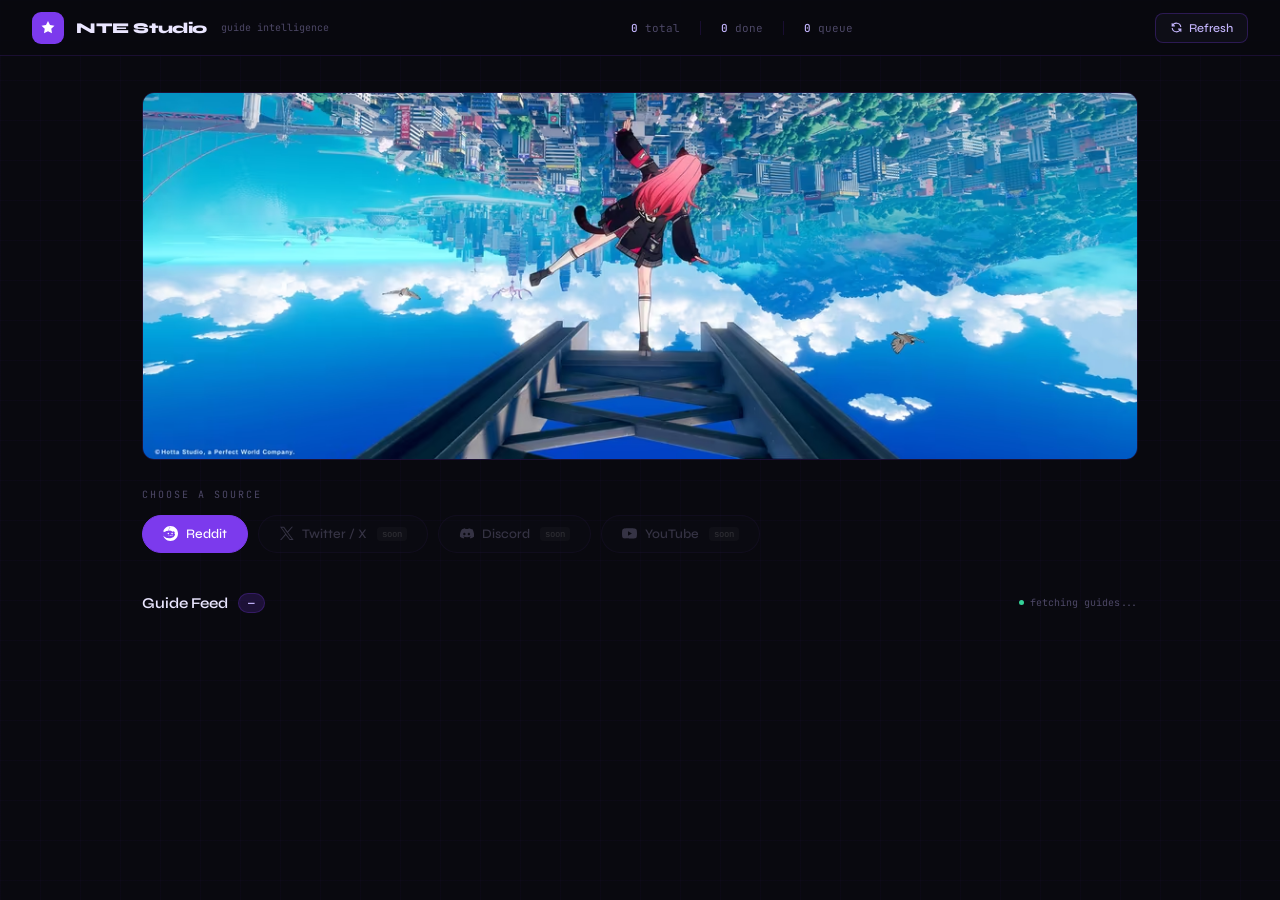
==== commit b7a51e9d: "Add banner image above platform buttons" ====
--- a/public/index.html
+++ b/public/index.html
@@ -7,7 +7,7 @@
   <link rel="preconnect" href="https://fonts.googleapis.com" />
   <link rel="preconnect" href="https://fonts.gstatic.com" crossorigin />
   <link href="https://fonts.googleapis.com/css2?family=Syne:wght@400;500;600;700;800&family=JetBrains+Mono:wght@400;500&display=swap" rel="stylesheet" />
-  <link rel="stylesheet" href="/css/styles.css" />
+  <link rel="stylesheet" href="css/styles.css" />
 </head>
 <body>
 
@@ -33,6 +33,10 @@
 </nav>
 
 <div class="page">
+  <div class="main">
+  <div class="banner">
+    <img src="banner.png" alt="banner" />
+  </div>
   <div class="eyebrow">Choose a source</div>
   <div class="platform-row">
     <button class="platform-btn active" data-platform="reddit" onclick="pickPlatform(this)">
@@ -64,7 +68,7 @@
     </div>
   </div>
 
-  <div id="feed"></div>
+  </div>
 </div>
 
 <div class="toast" id="toast">
@@ -73,11 +77,8 @@
 </div>
 
 <script>
-const MOCK = [
-  { post: { title: "Best F2P team builds after 1.1 patch — full tier breakdown", link: "#", summary: "After the 1.1 patch the meta shifted significantly. Daffodil now works as a solid off-field DPS and several older teams got indirect buffs through the anomaly rework. Full breakdown for players not spending — covering S-tier, A-tier, and budget picks with rotation notes.", published: "2026-05-29T08:30:00Z", source_name: "r/NevernessToEverness" }, plan: { hook: "F2P players just got a massive buff from the 1.1 patch changes", content_type: "Tier List", short_form: { platform: "TikTok / YouTube Shorts", duration: "45s", script_outline: ["Hook — 'the F2P meta just changed'", "Flash the S-tier free teams on screen", "Quick rotation demo for the best team", "CTA — comment your current team below"] }, long_form: { title: "Best F2P Teams After NTE 1.1 — Every Budget Build Ranked", duration: "10-14 mins", sections: ["Intro — what changed in 1.1 for free players", "S-tier free teams full breakdown", "Team rotations and skill priority order", "Mistakes new players make with these teams", "Outro + subscribe for weekly NTE guides"] }, thumbnail_texts: ["F2P TEAMS ARE BROKEN NOW 🔥", "1.1 PATCH CHANGED THE META", "FREE TIER LIST 2026"], hashtags: ["#NTE", "#NevernessToEverness", "#NTEguide", "#gachagaming", "#F2P"], urgency: "high", urgency_reason: "Patch just dropped — publish now to capture peak search traffic before bigger channels do." }, generated_at: "2026-05-29T09:00:00Z" },
-  { post: { title: "City Tycoon max passive income — best business combos each reset", link: "#", summary: "After testing every business combination in the City Tycoon system I found the optimal setup for passive Pixel income each daily reset. Cafe + Auto Shop is the best early-game combo. Full numbers, upgrade order, and timing breakdown in this post.", published: "2026-05-28T20:00:00Z", source_name: "r/NevernessToEverness" }, plan: { hook: "This cafe and auto shop combo prints Pixels while you sleep", content_type: "Guide", short_form: { platform: "TikTok / YouTube Shorts", duration: "40s", script_outline: ["Hook — 'make Pixels doing nothing'", "Show the business combo setup on screen", "Flash the daily income numbers", "CTA — like for more tycoon tips"] }, long_form: { title: "NTE City Tycoon Max Passive Income — Best Business Setup 2026", duration: "9-12 mins", sections: ["Intro — why passive income matters early game", "Best business combos ranked with exact numbers", "Step-by-step upgrade order walkthrough", "Daily reset routine for max Pixels", "Outro + CTA"] }, thumbnail_texts: ["MAX PIXEL INCOME GUIDE 💰", "PASSIVE MONEY IN NTE", "TYCOON TRICK NO ONE TALKS ABOUT"], hashtags: ["#NTE", "#NevernessToEverness", "#NTEtycoon", "#gachagaming", "#NTEguide"], urgency: "low", urgency_reason: "Evergreen content — works any time, no rush to publish." }, generated_at: "2026-05-29T09:01:00Z" },
-  { post: { title: "Beginner progression guide — what to prioritise your first two weeks", link: "#", summary: "Returning player who made every possible mistake on a fresh account. Wrote everything I wish I knew: which resources to hoard, which banners to skip, daily login priorities, and what to ignore early on. Covers weeks one and two in full detail.", published: "2026-05-28T14:45:00Z", source_name: "r/NevernessToEverness" }, plan: { hook: "New to NTE? Here are the mistakes that will waste your first two weeks", content_type: "Beginner Guide", short_form: { platform: "TikTok / YouTube Shorts", duration: "50s", script_outline: ["Hook — 'don't make these week 1 mistakes'", "List the 3 biggest early progression errors", "Show the correct priority order quickly", "CTA — save this before you start playing"] }, long_form: { title: "NTE Beginner Guide 2026 — What To Do In Your First 2 Weeks", duration: "12-15 mins", sections: ["Intro — why early decisions matter a lot in NTE", "Days 1-3: what to focus on immediately", "Week 1: resource management and daily habits", "Week 2: first banner decisions and team building", "Outro + what to watch next on the channel"] }, thumbnail_texts: ["BEGINNER GUIDE 2026 🎮", "DON'T MAKE THESE MISTAKES", "WEEK 1 NTE PROGRESSION GUIDE"], hashtags: ["#NTE", "#NevernessToEverness", "#NTEbeginner", "#gachagaming", "#NTEguide"], urgency: "medium", urgency_reason: "Evergreen but high search volume — good to publish any time, sooner is better." }, generated_at: "2026-05-29T09:02:00Z" }
-];
+const MOCK = [];
+
 
 let loading = false;
 let currentPlatform = 'reddit';
--- a/public/css/styles.css
+++ b/public/css/styles.css
@@ -0,0 +1,373 @@
+*, *::before, *::after { box-sizing: border-box; margin: 0; padding: 0; }
+
+:root {
+  --bg: #09090f;
+  --bg-card: #111119;
+  --bg-input: #0e0e17;
+  --bg-hover: #161620;
+  --purple: #7c3aed;
+  --purple-dim: rgba(124,58,237,0.18);
+  --purple-glow: rgba(124,58,237,0.08);
+  --border: rgba(124,58,237,0.16);
+  --border-mid: rgba(124,58,237,0.28);
+  --text-primary: #eae6ff;
+  --text-secondary: #8b84aa;
+  --text-muted: #4d4866;
+  --mono: 'JetBrains Mono', monospace;
+  --sans: 'Syne', sans-serif;
+  --green: #34d399;
+  --yellow: #fbbf24;
+  --red: #f87171;
+}
+
+html { scroll-behavior: smooth; }
+
+body {
+  font-family: var(--sans);
+  background: var(--bg);
+  color: var(--text-primary);
+  min-height: 100vh;
+  overflow-x: hidden;
+}
+
+body::before {
+  content: '';
+  position: fixed;
+  inset: 0;
+  pointer-events: none;
+  z-index: 0;
+  background-image:
+    linear-gradient(rgba(124,58,237,0.03) 1px, transparent 1px),
+    linear-gradient(90deg, rgba(124,58,237,0.03) 1px, transparent 1px);
+  background-size: 40px 40px;
+}
+
+/* Nav */
+nav {
+  position: sticky;
+  top: 0;
+  z-index: 100;
+  display: flex;
+  align-items: center;
+  justify-content: space-between;
+  padding: 0 32px;
+  height: 56px;
+  background: rgba(9,9,15,0.88);
+  backdrop-filter: blur(16px);
+  border-bottom: 1px solid var(--border);
+}
+.nav-left { display: flex; align-items: center; gap: 12px; }
+.logo-mark {
+  width: 32px; height: 32px;
+  background: var(--purple);
+  border-radius: 9px;
+  display: flex; align-items: center; justify-content: center;
+  flex-shrink: 0;
+}
+.logo-mark svg { width: 16px; height: 16px; fill: #fff; }
+.logo-name { font-size: 15px; font-weight: 800; color: var(--text-primary); letter-spacing: -0.4px; }
+.logo-tag { font-family: var(--mono); font-size: 10px; color: var(--text-muted); margin-left: 2px; }
+.nav-stats { display: flex; align-items: center; gap: 20px; }
+.nav-stat { font-family: var(--mono); font-size: 11px; color: var(--text-muted); }
+.nav-stat b { font-weight: 500; color: #c4b5fd; }
+.nav-divider { width: 1px; height: 14px; background: var(--border); }
+
+.btn-refresh {
+  display: flex; align-items: center; gap: 6px;
+  padding: 7px 14px;
+  border-radius: 8px;
+  border: 1px solid var(--border-mid);
+  background: var(--bg-input);
+  color: #c4b5fd;
+  font-family: var(--sans); font-size: 12px; font-weight: 500;
+  cursor: pointer;
+  transition: all 0.15s;
+}
+.btn-refresh:hover { background: var(--bg-hover); border-color: var(--purple); }
+.btn-refresh svg { width: 13px; height: 13px; stroke: currentColor; fill: none; }
+.btn-refresh.spinning svg { animation: spin 0.7s linear infinite; }
+
+@keyframes spin { to { transform: rotate(360deg); } }
+
+/* Layout */
+.page {
+  position: relative;
+  z-index: 1;
+  max-width: 1060px;
+  margin: 0 auto;
+  padding: 36px 32px 80px;
+}
+.banner {
+  width: 100%;
+  border-radius: 12px;
+  overflow: hidden;
+  margin-bottom: 28px;
+  border: 1px solid var(--border);
+}
+.banner img {
+  width: 100%;
+  display: block;
+}
+
+.eyebrow {
+  font-family: var(--mono);
+  font-size: 10px;
+  letter-spacing: 2px;
+  text-transform: uppercase;
+  color: var(--text-muted);
+  margin-bottom: 14px;
+}
+
+/* Platform buttons */
+.platform-row { display: flex; gap: 10px; flex-wrap: wrap; margin-bottom: 40px; }
+.platform-btn {
+  display: flex; align-items: center; gap: 8px;
+  padding: 10px 20px;
+  border-radius: 999px;
+  border: 1px solid var(--border);
+  background: var(--bg-card);
+  color: var(--text-secondary);
+  font-family: var(--sans); font-size: 13px; font-weight: 500;
+  cursor: pointer;
+  transition: all 0.18s;
+}
+.platform-btn:hover:not([disabled]) { border-color: var(--border-mid); color: #c4b5fd; background: var(--bg-hover); }
+.platform-btn.active { background: var(--purple); border-color: var(--purple); color: #fff; }
+.platform-btn[disabled] { opacity: 0.35; cursor: not-allowed; }
+.platform-btn svg { width: 15px; height: 15px; fill: currentColor; flex-shrink: 0; }
+.soon-badge {
+  font-family: var(--mono); font-size: 9px;
+  background: rgba(255,255,255,0.07); color: rgba(255,255,255,0.35);
+  padding: 1px 5px; border-radius: 4px; margin-left: 2px;
+}
+
+/* Feed header */
+.feed-header { display: flex; align-items: center; justify-content: space-between; margin-bottom: 20px; }
+.feed-title { display: flex; align-items: center; gap: 10px; font-size: 15px; font-weight: 600; color: var(--text-primary); }
+.feed-count {
+  font-family: var(--mono); font-size: 11px;
+  background: var(--purple-dim); color: #c4b5fd;
+  padding: 2px 9px; border-radius: 999px;
+  border: 1px solid rgba(124,58,237,0.25);
+}
+.feed-right { font-family: var(--mono); font-size: 10px; color: var(--text-muted); display: flex; align-items: center; gap: 6px; }
+.live-dot {
+  width: 5px; height: 5px;
+  border-radius: 50%;
+  background: var(--green);
+  animation: blink 2s ease-in-out infinite;
+}
+@keyframes blink { 0%,100%{opacity:1} 50%{opacity:0.3} }
+
+/* Skeleton */
+.skeleton { background: var(--bg-card); border: 1px solid var(--border); border-radius: 14px; padding: 22px 24px; margin-bottom: 14px; }
+.skel-line {
+  background: linear-gradient(90deg,#1a1a28 25%,#1f1f30 50%,#1a1a28 75%);
+  background-size: 200% 100%;
+  animation: shimmer 1.4s ease-in-out infinite;
+  border-radius: 5px; height: 11px; margin-bottom: 10px;
+}
+@keyframes shimmer { 0%{background-position:200% 0} 100%{background-position:-200% 0} }
+
+/* Card */
+.card {
+  background: var(--bg-card);
+  border: 1px solid var(--border);
+  border-radius: 14px;
+  padding: 22px 24px 18px;
+  margin-bottom: 14px;
+  animation: fadeUp 0.38s ease both;
+  transition: border-color 0.2s;
+}
+.card:hover { border-color: var(--border-mid); }
+@keyframes fadeUp { from{opacity:0;transform:translateY(12px)} to{opacity:1;transform:translateY(0)} }
+
+.card-top { display: flex; align-items: flex-start; justify-content: space-between; gap: 12px; margin-bottom: 12px; }
+.card-badges { display: flex; align-items: center; gap: 7px; flex-wrap: wrap; }
+
+/* Badges */
+.badge { font-family: var(--mono); font-size: 10px; font-weight: 500; padding: 3px 9px; border-radius: 999px; white-space: nowrap; }
+.b-done   { background: rgba(52,211,153,0.12); color: var(--green);  border: 1px solid rgba(52,211,153,0.25); }
+.b-type   { background: var(--purple-dim); color: #c4b5fd; border: 1px solid rgba(124,58,237,0.28); }
+.b-date   { color: var(--text-muted); font-size: 10px; font-family: var(--mono); }
+.b-urg-h  { background: rgba(248,113,113,0.1); color: var(--red);    border: 1px solid rgba(248,113,113,0.22); animation: urgp 2s ease-in-out infinite; }
+.b-urg-m  { background: rgba(251,191,36,0.1);  color: var(--yellow); border: 1px solid rgba(251,191,36,0.22); }
+.b-urg-l  { background: rgba(52,211,153,0.1);  color: var(--green);  border: 1px solid rgba(52,211,153,0.22); }
+@keyframes urgp { 0%,100%{opacity:1} 50%{opacity:0.5} }
+
+.card-meta { font-family: var(--mono); font-size: 10px; color: var(--text-muted); text-align: right; white-space: nowrap; display: flex; align-items: center; gap: 10px; }
+
+.card-title {
+  font-size: 14px; font-weight: 700;
+  color: var(--text-primary);
+  line-height: 1.4;
+  margin-bottom: 16px;
+  letter-spacing: -0.3px;
+  display: -webkit-box;
+  -webkit-line-clamp: 2;
+  -webkit-box-orient: vertical;
+  overflow: hidden;
+}
+.card-title a { color: inherit; text-decoration: none; transition: color 0.15s; }
+.card-title a:hover { color: #c4b5fd; }
+
+.card-body { display: flex; gap: 14px; align-items: flex-start; }
+.card-body-text { flex: 1; min-width: 0; }
+.card-thumb { width: 108px; height: 72px; flex-shrink: 0; border-radius: 8px; overflow: hidden; border: 1px solid var(--border); }
+.card-thumb img { width: 100%; height: 100%; object-fit: cover; display: block; }
+
+/* Tabs */
+.card-tabs { display: flex; border-bottom: 1px solid var(--border); margin-bottom: 18px; }
+.tab-btn {
+  font-family: var(--sans); font-size: 12px; font-weight: 500;
+  color: var(--text-muted);
+  padding: 7px 16px;
+  background: none; border: none;
+  border-bottom: 2px solid transparent;
+  margin-bottom: -1px;
+  cursor: pointer;
+  transition: all 0.15s;
+}
+.tab-btn:hover { color: #c4b5fd; }
+.tab-btn.active { color: #c4b5fd; border-bottom-color: var(--purple); }
+.tab-model { margin-left: auto; font-family: var(--mono); font-size: 10px; color: var(--text-muted); align-self: center; padding-right: 2px; }
+
+.pane { display: none; }
+.pane.active { display: block; }
+
+/* Summary pane */
+.hook-line {
+  font-family: var(--mono); font-size: 12px;
+  color: #c4b5fd;
+  background: rgba(124,58,237,0.08);
+  border-left: 2px solid var(--purple);
+  padding: 10px 14px;
+  border-radius: 0 8px 8px 0;
+  margin-bottom: 14px;
+  line-height: 1.6;
+}
+.summary-box {
+  display: flex; gap: 12px; align-items: flex-start;
+  background: rgba(124,58,237,0.05);
+  border: 1px solid var(--border);
+  border-radius: 10px;
+  padding: 14px 16px;
+}
+.summary-box svg { width: 16px; height: 16px; stroke: #c4b5fd; fill: none; flex-shrink: 0; margin-top: 2px; }
+.summary-box p {
+  font-size: 12px; color: #a09abf; line-height: 1.5;
+  display: -webkit-box;
+  -webkit-line-clamp: 3;
+  -webkit-box-orient: vertical;
+  overflow: hidden;
+}
+
+/* Plan pane */
+.plan-block { margin-bottom: 18px; }
+.plan-block:last-child { margin-bottom: 0; }
+.plan-label {
+  font-family: var(--mono); font-size: 10px;
+  letter-spacing: 1.2px; text-transform: uppercase;
+  color: var(--text-muted);
+  margin-bottom: 9px;
+  display: flex; align-items: center; gap: 6px;
+}
+.plan-label svg { width: 12px; height: 12px; stroke: var(--purple); fill: none; }
+.yt-title {
+  font-family: var(--mono); font-size: 11px;
+  color: #c4b5fd;
+  background: rgba(124,58,237,0.08);
+  border-radius: 7px;
+  padding: 7px 11px;
+  margin-bottom: 9px;
+  line-height: 1.5;
+}
+.step-list { list-style: none; }
+.step-list li {
+  display: flex; gap: 11px; align-items: flex-start;
+  font-size: 12px; color: #a09abf;
+  padding: 6px 0;
+  border-bottom: 1px solid rgba(124,58,237,0.07);
+  line-height: 1.5;
+}
+.step-list li:last-child { border-bottom: none; }
+.step-n { font-family: var(--mono); font-size: 10px; color: var(--purple); font-weight: 500; min-width: 14px; margin-top: 1px; }
+.urg-note {
+  font-family: var(--mono); font-size: 10px;
+  color: var(--text-muted);
+  margin-top: 12px; padding-top: 12px;
+  border-top: 1px solid var(--border);
+  line-height: 1.6;
+}
+
+/* Thumbnails pane */
+.thumb-grid { display: grid; grid-template-columns: repeat(3, 1fr); gap: 12px; }
+.thumb-card {
+  background: var(--bg-input);
+  border: 1px solid var(--border);
+  border-radius: 10px;
+  aspect-ratio: 16/9;
+  display: flex; align-items: center; justify-content: center;
+  padding: 12px;
+  position: relative; overflow: hidden;
+  transition: border-color 0.15s;
+  cursor: default;
+}
+.thumb-card::before {
+  content: '';
+  position: absolute; inset: 0;
+  background: radial-gradient(ellipse at 50% 110%, rgba(124,58,237,0.1) 0%, transparent 65%);
+}
+.thumb-card:hover { border-color: var(--border-mid); }
+.thumb-card p {
+  position: relative;
+  font-size: 11px; font-weight: 700;
+  color: var(--text-primary);
+  text-align: center;
+  text-transform: uppercase;
+  letter-spacing: 0.5px;
+  line-height: 1.4;
+}
+
+/* Hashtags */
+.hashtag-row { display: flex; flex-wrap: wrap; gap: 6px; margin-top: 16px; padding-top: 14px; border-top: 1px solid var(--border); }
+.hashtag {
+  font-family: var(--mono); font-size: 10px;
+  color: #7c5cdb;
+  background: rgba(124,58,237,0.08);
+  padding: 3px 9px;
+  border-radius: 999px;
+  border: 1px solid rgba(124,58,237,0.15);
+  cursor: pointer;
+  transition: all 0.15s;
+}
+.hashtag:hover { background: rgba(124,58,237,0.18); color: #c4b5fd; }
+
+/* Empty state */
+.empty { text-align: center; padding: 80px 20px; color: var(--text-muted); }
+.empty svg { width: 36px; height: 36px; stroke: var(--text-muted); fill: none; margin: 0 auto 14px; display: block; }
+.empty p { font-size: 13px; line-height: 1.7; }
+.empty b { color: var(--text-secondary); font-weight: 500; }
+
+/* Toast */
+.toast {
+  position: fixed; bottom: 28px; left: 50%;
+  transform: translateX(-50%) translateY(20px);
+  background: #1e1e2e;
+  border: 1px solid var(--border-mid);
+  border-radius: 10px;
+  padding: 11px 20px;
+  font-size: 13px; color: var(--text-primary);
+  display: flex; align-items: center; gap: 8px;
+  opacity: 0; pointer-events: none;
+  transition: all 0.25s;
+  z-index: 200;
+  white-space: nowrap;
+}
+.toast.show { opacity: 1; transform: translateX(-50%) translateY(0); }
+.toast svg { width: 14px; height: 14px; stroke: var(--green); fill: none; }
+
+/* Scrollbar */
+::-webkit-scrollbar { width: 6px; }
+::-webkit-scrollbar-track { background: transparent; }
+::-webkit-scrollbar-thumb { background: rgba(124,58,237,0.3); border-radius: 3px; }
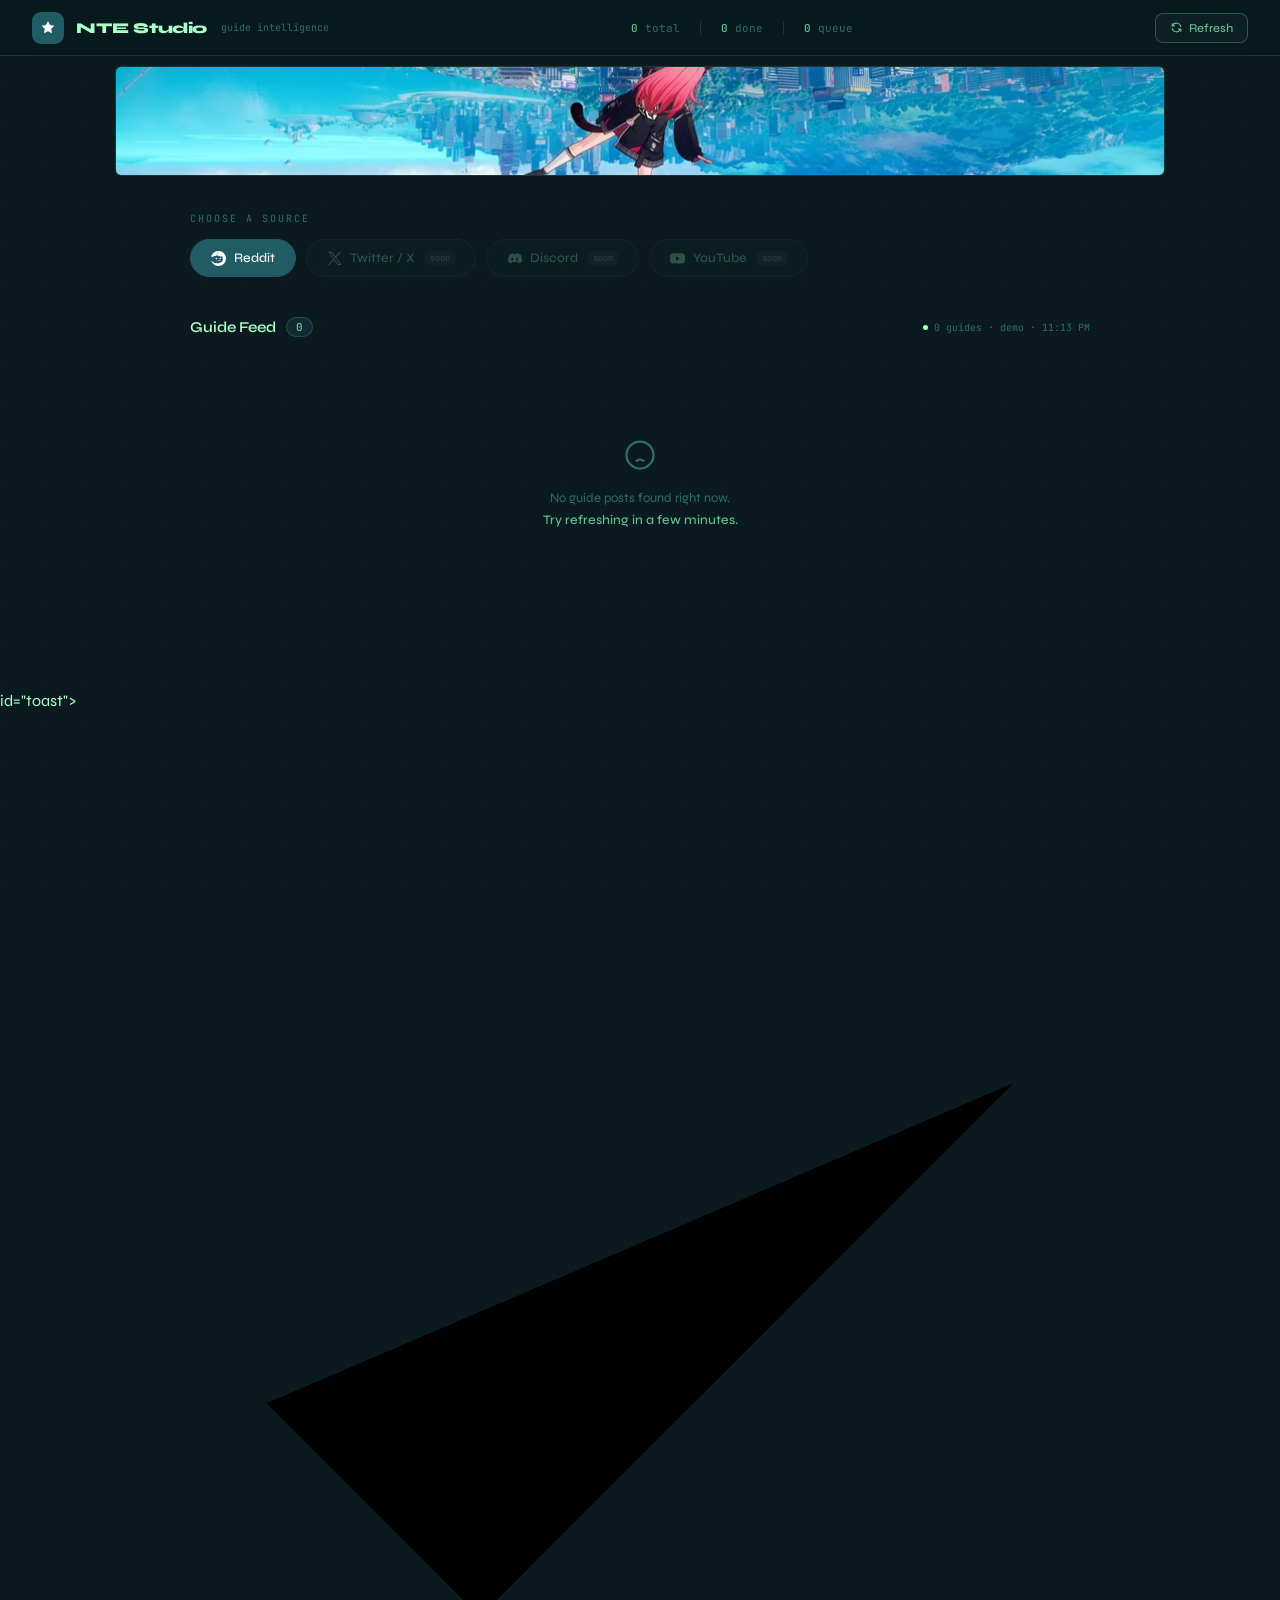
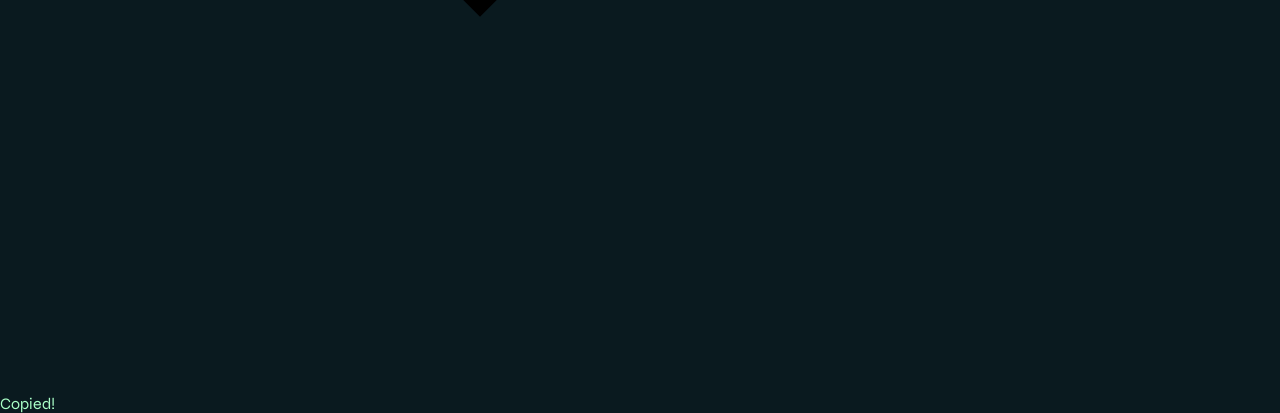
==== commit bd50ebc6: "goon" ====
--- a/public/index.html
+++ b/public/index.html
@@ -32,11 +32,13 @@
   </button>
 </nav>
 
+<div class="banner">
+  <div class="banner-inner">
+    <img src="banner.png" alt="banner" />
+  </div>
+</div>
+
 <div class="page">
-  <div class="main">
-  <div class="banner">
-    <img src="banner.png" alt="banner" />
-  </div>
   <div class="eyebrow">Choose a source</div>
   <div class="platform-row">
     <button class="platform-btn active" data-platform="reddit" onclick="pickPlatform(this)">
@@ -68,10 +70,10 @@
     </div>
   </div>
 
-  </div>
-</div>
-
-<div class="toast" id="toast">
+  <div id="feed"></div>
+
+  </div>
+</div> id="toast">
   <svg viewBox="0 0 24 24" stroke-width="2"><path d="M5 13l4 4L19 7"/></svg>
   <span id="toast-msg">Copied!</span>
 </div>
--- a/public/css/styles.css
+++ b/public/css/styles.css
@@ -1,22 +1,22 @@
 *, *::before, *::after { box-sizing: border-box; margin: 0; padding: 0; }
 
 :root {
-  --bg: #09090f;
-  --bg-card: #111119;
-  --bg-input: #0e0e17;
-  --bg-hover: #161620;
-  --purple: #7c3aed;
-  --purple-dim: rgba(124,58,237,0.18);
-  --purple-glow: rgba(124,58,237,0.08);
-  --border: rgba(124,58,237,0.16);
-  --border-mid: rgba(124,58,237,0.28);
-  --text-primary: #eae6ff;
-  --text-secondary: #8b84aa;
-  --text-muted: #4d4866;
+  --bg: #0a1a1f;
+  --bg-card: #0f2329;
+  --bg-input: #0d1e24;
+  --bg-hover: #132a32;
+  --purple: #215B63;
+  --purple-dim: rgba(33,91,99,0.25);
+  --purple-glow: rgba(33,91,99,0.1);
+  --border: rgba(103,192,144,0.18);
+  --border-mid: rgba(103,192,144,0.35);
+  --text-primary: #AAFFC7;
+  --text-secondary: #67C090;
+  --text-muted: #2e6e6e;
   --mono: 'JetBrains Mono', monospace;
   --sans: 'Syne', sans-serif;
-  --green: #34d399;
-  --yellow: #fbbf24;
+  --green: #AAFFC7;
+  --yellow: #67C090;
   --red: #f87171;
 }
 
@@ -52,14 +52,14 @@
   justify-content: space-between;
   padding: 0 32px;
   height: 56px;
-  background: rgba(9,9,15,0.88);
+  background: rgba(9,26,31,0.88);
   backdrop-filter: blur(16px);
   border-bottom: 1px solid var(--border);
 }
 .nav-left { display: flex; align-items: center; gap: 12px; }
 .logo-mark {
   width: 32px; height: 32px;
-  background: var(--purple);
+  background: #215B63;
   border-radius: 9px;
   display: flex; align-items: center; justify-content: center;
   flex-shrink: 0;
@@ -69,7 +69,7 @@
 .logo-tag { font-family: var(--mono); font-size: 10px; color: var(--text-muted); margin-left: 2px; }
 .nav-stats { display: flex; align-items: center; gap: 20px; }
 .nav-stat { font-family: var(--mono); font-size: 11px; color: var(--text-muted); }
-.nav-stat b { font-weight: 500; color: #c4b5fd; }
+.nav-stat b { font-weight: 500; color: #67C090; }
 .nav-divider { width: 1px; height: 14px; background: var(--border); }
 
 .btn-refresh {
@@ -78,12 +78,12 @@
   border-radius: 8px;
   border: 1px solid var(--border-mid);
   background: var(--bg-input);
-  color: #c4b5fd;
+  color: #67C090;
   font-family: var(--sans); font-size: 12px; font-weight: 500;
   cursor: pointer;
   transition: all 0.15s;
 }
-.btn-refresh:hover { background: var(--bg-hover); border-color: var(--purple); }
+.btn-refresh:hover { background: var(--bg-hover); border-color: #215B63; }
 .btn-refresh svg { width: 13px; height: 13px; stroke: currentColor; fill: none; }
 .btn-refresh.spinning svg { animation: spin 0.7s linear infinite; }
 
@@ -95,19 +95,36 @@
   z-index: 1;
   max-width: 1060px;
   margin: 0 auto;
-  padding: 36px 32px 80px;
+  padding: 36px 80px 80px;
 }
 .banner {
   width: 100%;
-  border-radius: 12px;
+  display: flex;
+  justify-content: center;
+  padding: 0 50px;
+  margin-top: 10px;
+  margin-bottom: 0;
+  position: relative;
+  z-index: 1;
+}
+.banner-inner {
+  width: 100%;
+  max-width: 1050px;
+  height: 110px;
+  border: 1px solid var(--border);
+  border-radius: 6px;
   overflow: hidden;
-  margin-bottom: 28px;
-  border: 1px solid var(--border);
-}
-.banner img {
+}
+.banner-inner img {
   width: 100%;
+  height: 100%;
   display: block;
-}
+  object-fit: cover;
+  object-position: center 30%;
+  transform: scale(1);
+  transform-origin: center 40%;
+}
+
 
 .eyebrow {
   font-family: var(--mono);
@@ -146,9 +163,9 @@
 .feed-title { display: flex; align-items: center; gap: 10px; font-size: 15px; font-weight: 600; color: var(--text-primary); }
 .feed-count {
   font-family: var(--mono); font-size: 11px;
-  background: var(--purple-dim); color: #c4b5fd;
+  background: rgba(33,91,99,0.25); color: #67C090;
   padding: 2px 9px; border-radius: 999px;
-  border: 1px solid rgba(124,58,237,0.25);
+  border: 1px solid rgba(103,192,144,0.25);
 }
 .feed-right { font-family: var(--mono); font-size: 10px; color: var(--text-muted); display: flex; align-items: center; gap: 6px; }
 .live-dot {
@@ -188,7 +205,7 @@
 /* Badges */
 .badge { font-family: var(--mono); font-size: 10px; font-weight: 500; padding: 3px 9px; border-radius: 999px; white-space: nowrap; }
 .b-done   { background: rgba(52,211,153,0.12); color: var(--green);  border: 1px solid rgba(52,211,153,0.25); }
-.b-type   { background: var(--purple-dim); color: #c4b5fd; border: 1px solid rgba(124,58,237,0.28); }
+.b-type   { background: rgba(33,91,99,0.25); color: #67C090; border: 1px solid rgba(103,192,144,0.3); }
 .b-date   { color: var(--text-muted); font-size: 10px; font-family: var(--mono); }
 .b-urg-h  { background: rgba(248,113,113,0.1); color: var(--red);    border: 1px solid rgba(248,113,113,0.22); animation: urgp 2s ease-in-out infinite; }
 .b-urg-m  { background: rgba(251,191,36,0.1);  color: var(--yellow); border: 1px solid rgba(251,191,36,0.22); }
@@ -209,7 +226,7 @@
   overflow: hidden;
 }
 .card-title a { color: inherit; text-decoration: none; transition: color 0.15s; }
-.card-title a:hover { color: #c4b5fd; }
+.card-title a:hover { color: #67C090; }
 
 .card-body { display: flex; gap: 14px; align-items: flex-start; }
 .card-body-text { flex: 1; min-width: 0; }
@@ -228,8 +245,8 @@
   cursor: pointer;
   transition: all 0.15s;
 }
-.tab-btn:hover { color: #c4b5fd; }
-.tab-btn.active { color: #c4b5fd; border-bottom-color: var(--purple); }
+.tab-btn:hover { color: #67C090; }
+.tab-btn.active { color: #67C090; border-bottom-color: #215B63; }
 .tab-model { margin-left: auto; font-family: var(--mono); font-size: 10px; color: var(--text-muted); align-self: center; padding-right: 2px; }
 
 .pane { display: none; }
@@ -238,9 +255,9 @@
 /* Summary pane */
 .hook-line {
   font-family: var(--mono); font-size: 12px;
-  color: #c4b5fd;
-  background: rgba(124,58,237,0.08);
-  border-left: 2px solid var(--purple);
+  color: #67C090;
+  background: rgba(33,91,99,0.12);
+  border-left: 2px solid #215B63;
   padding: 10px 14px;
   border-radius: 0 8px 8px 0;
   margin-bottom: 14px;
@@ -248,12 +265,12 @@
 }
 .summary-box {
   display: flex; gap: 12px; align-items: flex-start;
-  background: rgba(124,58,237,0.05);
+  background: rgba(33,91,99,0.08);
   border: 1px solid var(--border);
   border-radius: 10px;
   padding: 14px 16px;
 }
-.summary-box svg { width: 16px; height: 16px; stroke: #c4b5fd; fill: none; flex-shrink: 0; margin-top: 2px; }
+.summary-box svg { width: 16px; height: 16px; stroke: #67C090; fill: none; flex-shrink: 0; margin-top: 2px; }
 .summary-box p {
   font-size: 12px; color: #a09abf; line-height: 1.5;
   display: -webkit-box;
@@ -272,11 +289,11 @@
   margin-bottom: 9px;
   display: flex; align-items: center; gap: 6px;
 }
-.plan-label svg { width: 12px; height: 12px; stroke: var(--purple); fill: none; }
+.plan-label svg { width: 12px; height: 12px; stroke: #215B63; fill: none; }
 .yt-title {
   font-family: var(--mono); font-size: 11px;
-  color: #c4b5fd;
-  background: rgba(124,58,237,0.08);
+  color: #67C090;
+  background: rgba(33,91,99,0.12);
   border-radius: 7px;
   padding: 7px 11px;
   margin-bottom: 9px;
@@ -285,13 +302,13 @@
 .step-list { list-style: none; }
 .step-list li {
   display: flex; gap: 11px; align-items: flex-start;
-  font-size: 12px; color: #a09abf;
+  font-size: 12px; color: #67C090;
   padding: 6px 0;
-  border-bottom: 1px solid rgba(124,58,237,0.07);
+  border-bottom: 1px solid rgba(103,192,144,0.1);
   line-height: 1.5;
 }
 .step-list li:last-child { border-bottom: none; }
-.step-n { font-family: var(--mono); font-size: 10px; color: var(--purple); font-weight: 500; min-width: 14px; margin-top: 1px; }
+.step-n { font-family: var(--mono); font-size: 10px; color: #215B63; font-weight: 500; min-width: 14px; margin-top: 1px; }
 .urg-note {
   font-family: var(--mono); font-size: 10px;
   color: var(--text-muted);
@@ -333,15 +350,15 @@
 .hashtag-row { display: flex; flex-wrap: wrap; gap: 6px; margin-top: 16px; padding-top: 14px; border-top: 1px solid var(--border); }
 .hashtag {
   font-family: var(--mono); font-size: 10px;
-  color: #7c5cdb;
-  background: rgba(124,58,237,0.08);
+  color: #67C090;
+  background: rgba(33,91,99,0.12);
   padding: 3px 9px;
   border-radius: 999px;
-  border: 1px solid rgba(124,58,237,0.15);
+  border: 1px solid rgba(103,192,144,0.2);
   cursor: pointer;
   transition: all 0.15s;
 }
-.hashtag:hover { background: rgba(124,58,237,0.18); color: #c4b5fd; }
+.hashtag:hover { background: rgba(33,91,99,0.25); color: #AAFFC7; }
 
 /* Empty state */
 .empty { text-align: center; padding: 80px 20px; color: var(--text-muted); }
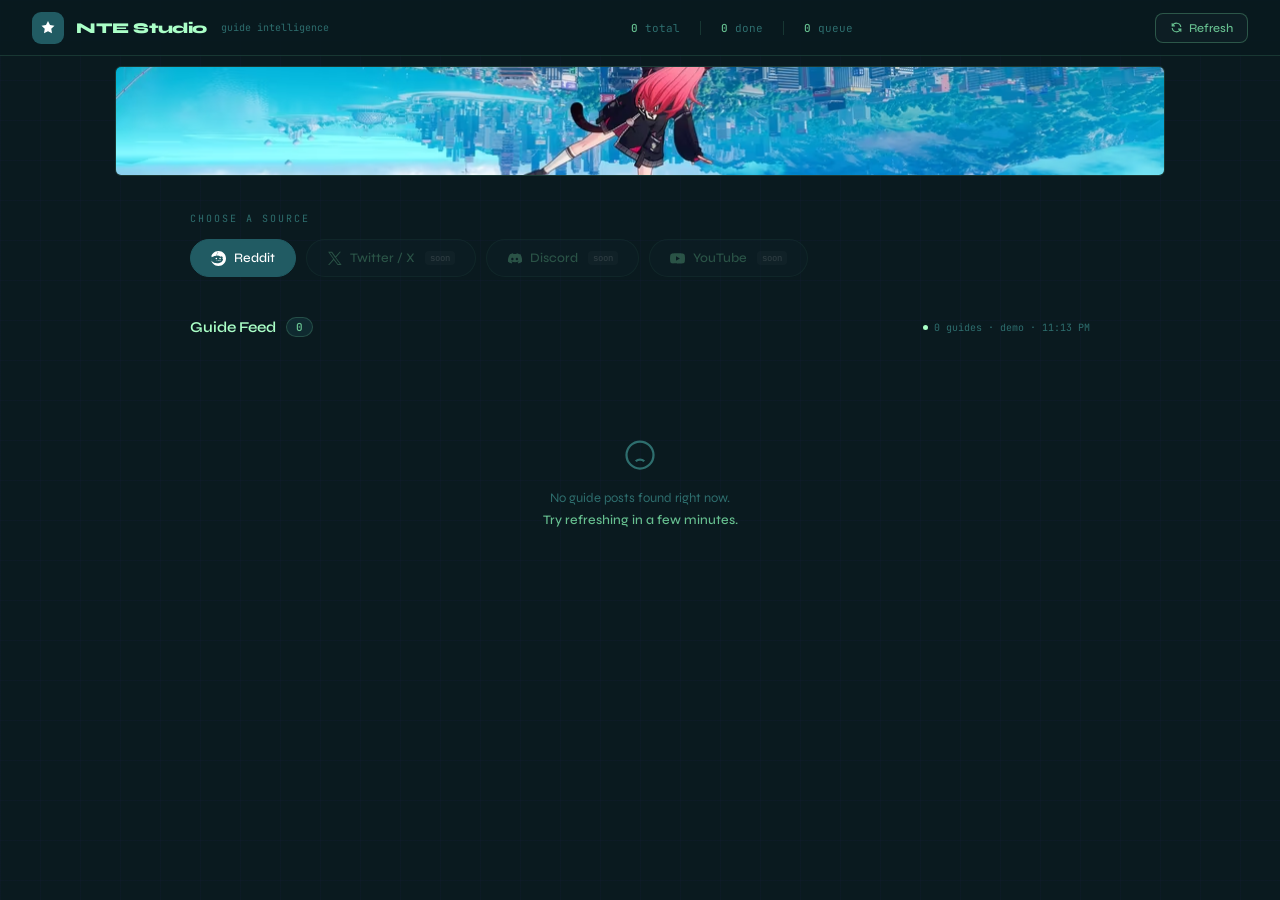
==== commit 95191291: "lol" ====
--- a/public/index.html
+++ b/public/index.html
@@ -72,8 +72,9 @@
 
   <div id="feed"></div>
 
-  </div>
-</div> id="toast">
+</div>
+
+<div class="toast" id="toast">
   <svg viewBox="0 0 24 24" stroke-width="2"><path d="M5 13l4 4L19 7"/></svg>
   <span id="toast-msg">Copied!</span>
 </div>
